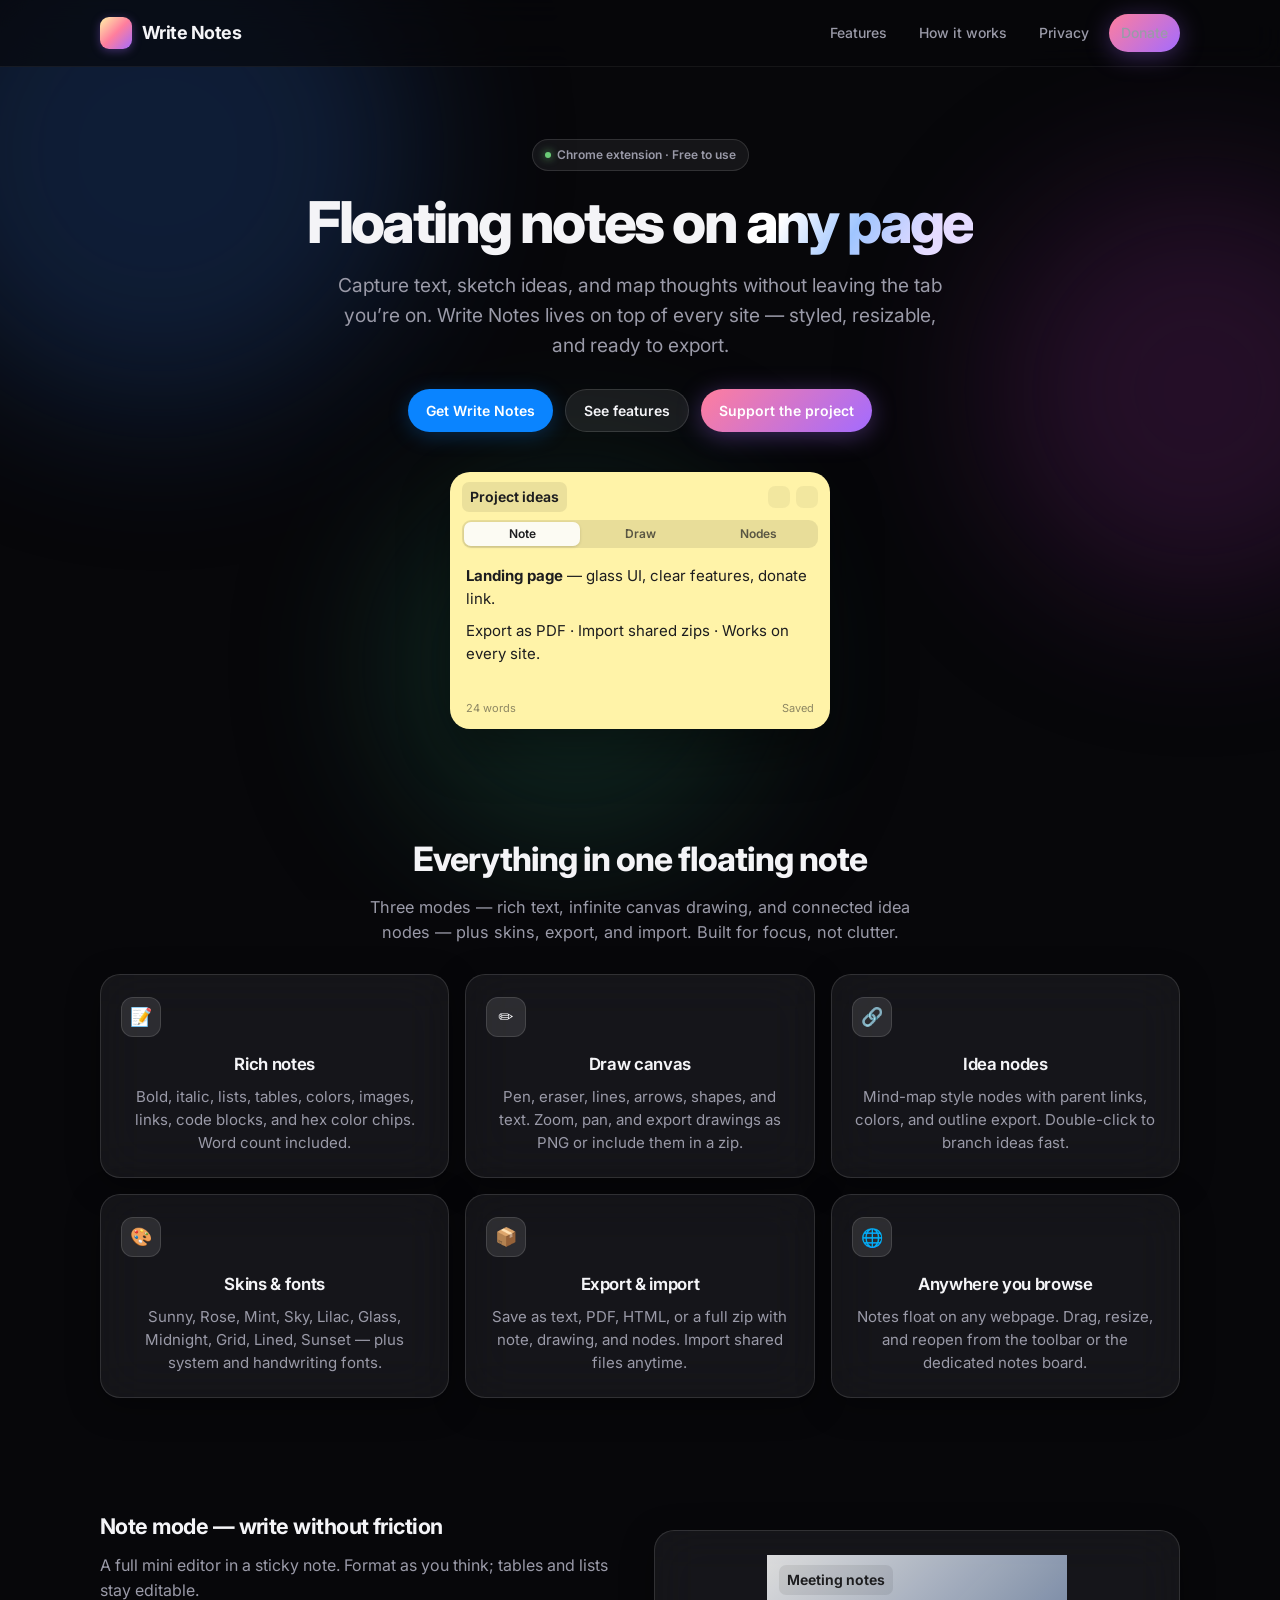
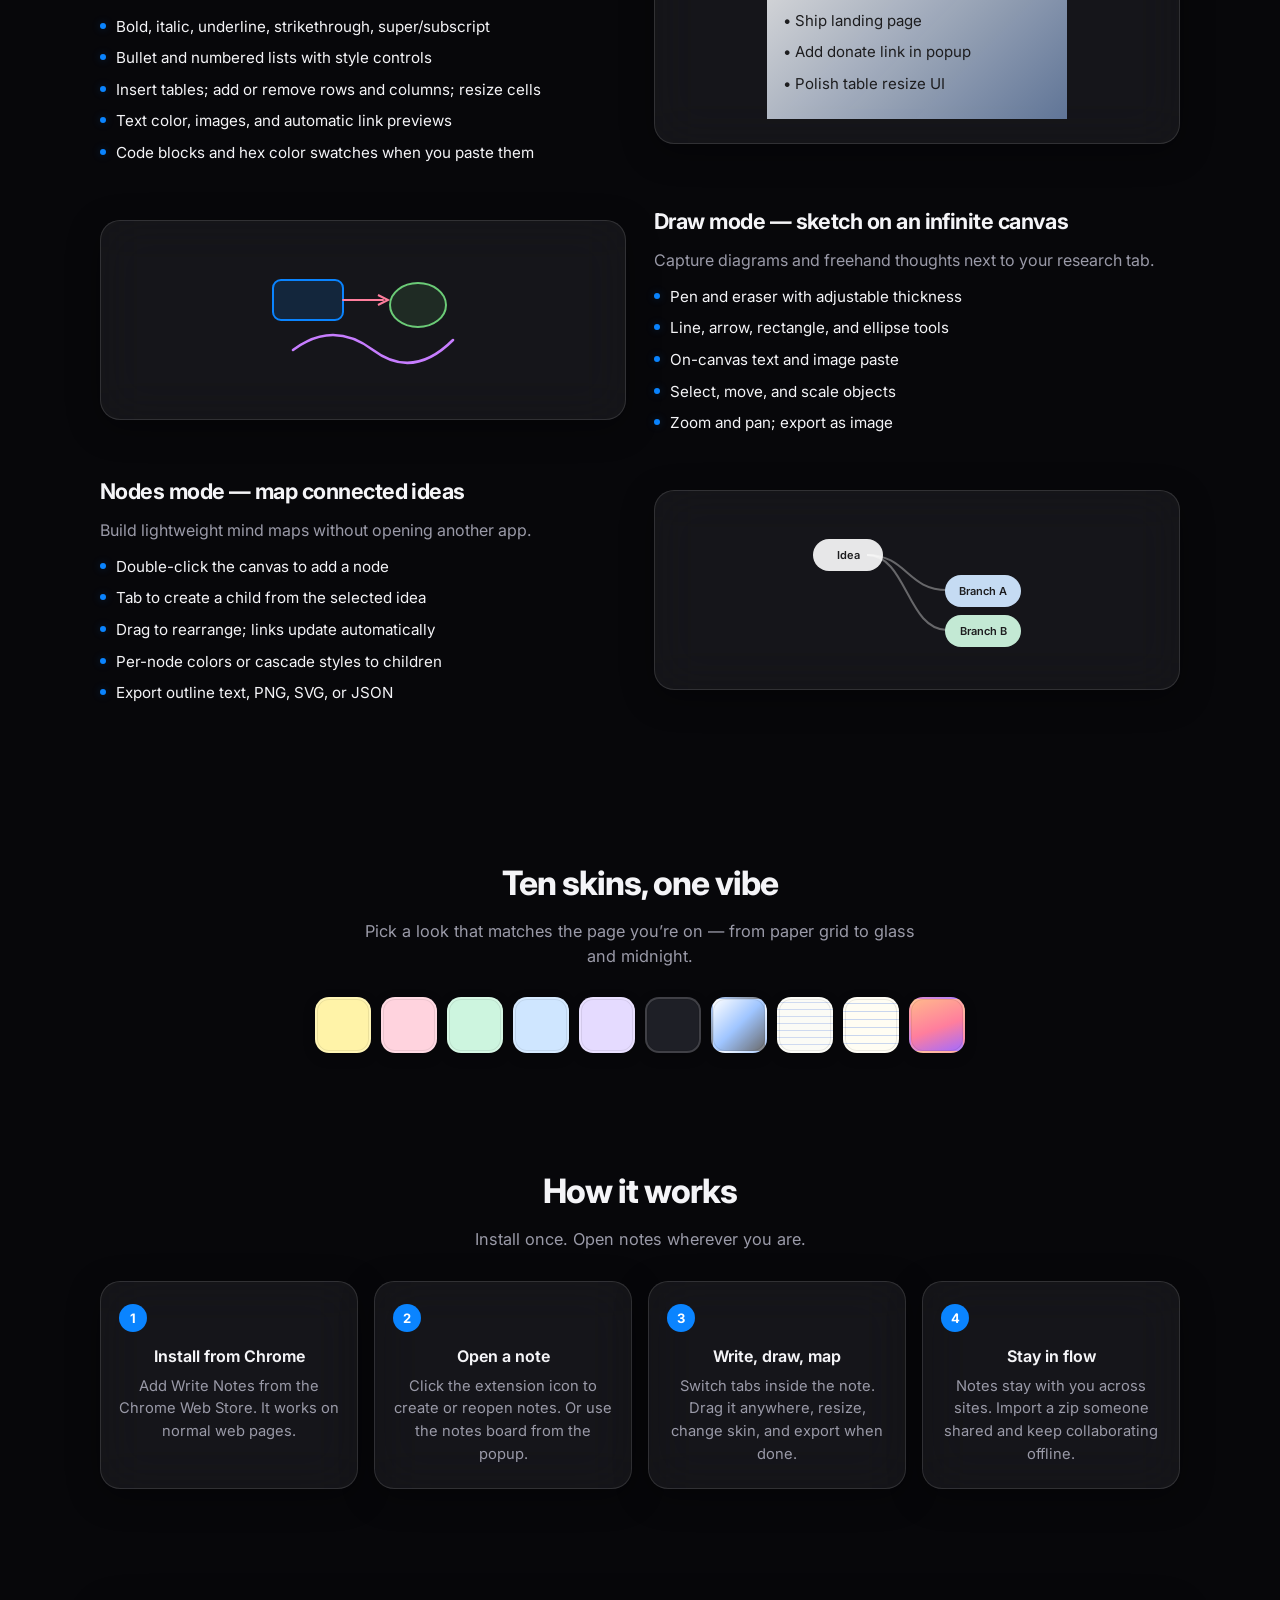
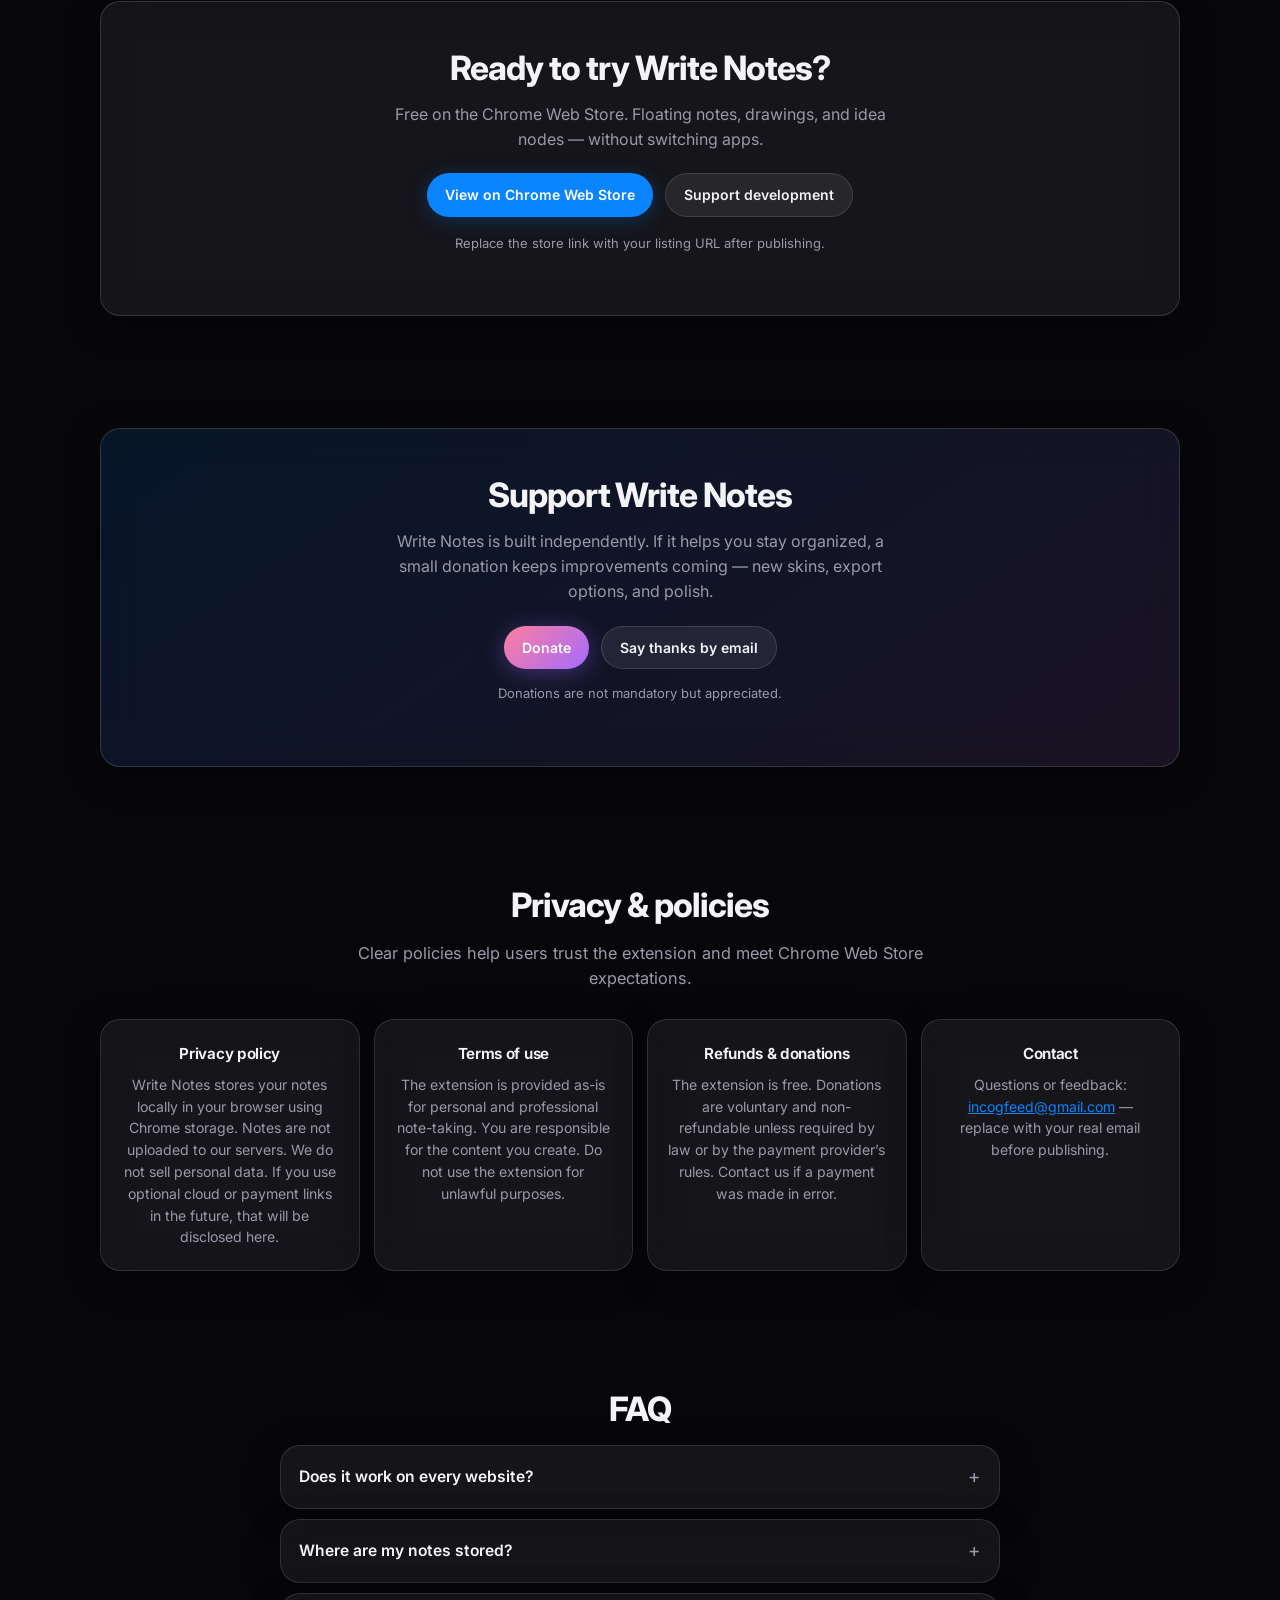
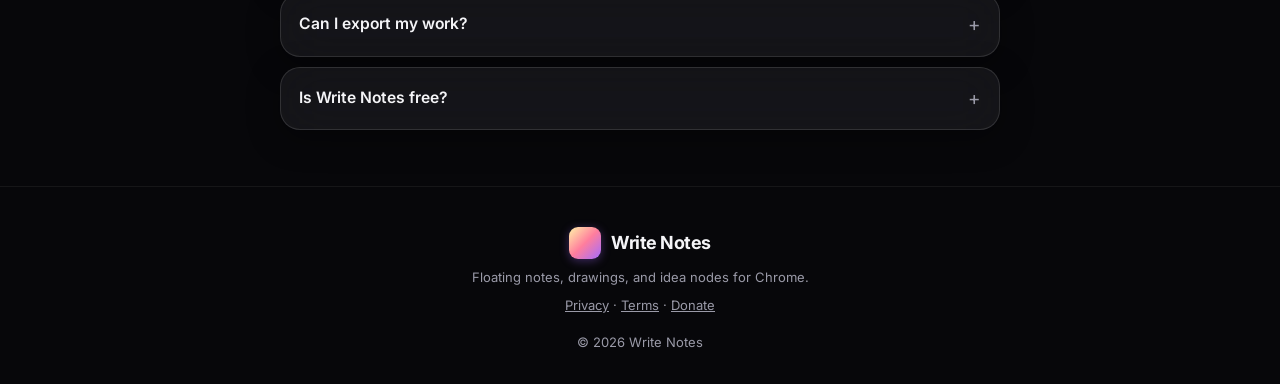
==== index.html @ 12e21b93 "ok" ====
<!DOCTYPE html>
<html lang="en">
<head>
  <meta charset="utf-8">
  <meta name="viewport" content="width=device-width, initial-scale=1">
  <title>Write Notes — Floating Sticky Notes, Drawing &amp; Idea Maps for Chrome</title>
  <meta name="description" content="Write Notes is a free Chrome extension for floating sticky notes on any webpage. Write rich text, draw on an infinite canvas, and map ideas with connected nodes. Export PDF, text, or zip. Notes stay on your device.">
  <meta name="keywords" content="chrome extension, sticky notes, floating notes, note taking extension, web notes, draw on webpage, mind map chrome, idea nodes, export notes PDF, offline notes, productivity extension, browser sticky notes, research notes, student notes">
  <meta name="author" content="Write Notes">
  <meta name="robots" content="index, follow, max-image-preview:large, max-snippet:-1, max-video-preview:-1">
  <meta name="googlebot" content="index, follow">
  <meta name="theme-color" content="#0a0a0c">
  <meta name="color-scheme" content="dark">
  <meta name="application-name" content="Write Notes">
  <meta name="apple-mobile-web-app-title" content="Write Notes">
  <meta name="format-detection" content="telephone=no">

  <!-- Canonical: replace with your real domain after hosting -->
  <link rel="canonical" href="https://instauseraditya.github.io/Write-Notes/">
  <link rel="stylesheet" href="style.css">

  <!-- Open Graph (Facebook, LinkedIn, iMessage previews) -->
  <meta property="og:type" content="website">
  <meta property="og:site_name" content="Write Notes">
  <meta property="og:locale" content="en_US">
  <meta property="og:url" content="https://instauseraditya.github.io/Write-Notes/">
  <meta property="og:title" content="Write Notes — Floating Sticky Notes for Chrome">
  <meta property="og:description" content="Floating sticky notes on any webpage. Write, draw, and map ideas without leaving the tab. Free Chrome extension. Notes stored on your device.">
  <meta property="og:image" content="https://instauseraditya.github.io/Write-Notes/og-image.png">
  <meta property="og:image:width" content="1200">
  <meta property="og:image:height" content="630">
  <meta property="og:image:alt" content="Write Notes Chrome extension — floating sticky notes on a webpage">

  <!-- Twitter / X Card -->
  <meta name="twitter:card" content="summary_large_image">
  <meta name="twitter:title" content="Write Notes — Floating Sticky Notes for Chrome">
  <meta name="twitter:description" content="Write, draw, and map ideas on any webpage. Free Chrome extension with local storage and PDF export.">
  <meta name="twitter:image" content="https://instauseraditya.github.io/Write-Notes/og-image.png">
  <meta name="twitter:image:alt" content="Write Notes Chrome extension preview">

  <!-- Optional: add your Twitter handle when you have one -->
  <!-- <meta name="twitter:site" content="@YourHandle"> -->

  <link rel="preconnect" href="https://fonts.googleapis.com">
  <link rel="preconnect" href="https://fonts.gstatic.com" crossorigin>
  <link href="https://fonts.googleapis.com/css2?family=Inter:wght@400;500;600;700;800&display=swap" rel="stylesheet">

  <!-- Structured data: SoftwareApplication (helps Google rich results) -->
  <script type="application/ld+json">
  {
    "@context": "https://schema.org",
    "@type": "SoftwareApplication",
    "name": "Write Notes",
    "applicationCategory": "BrowserApplication",
    "operatingSystem": "Chrome, Chromium, Edge, Brave",
    "offers": {
      "@type": "Offer",
      "price": "0",
      "priceCurrency": "USD"
    },
    "description": "Floating sticky notes on any webpage. Capture text, drawings, and idea nodes. Style them, export as PDF or zip, and keep everything on your device.",
    "url": "https://instauseraditya.github.io/Write-Notes/",
    "downloadUrl": "https://chrome.google.com/webstore",
    "softwareVersion": "1.1.1",
    "author": {
      "@type": "Organization",
      "name": "Write Notes"
    },
    "featureList": [
      "Floating sticky notes on any webpage",
      "Rich text editor with lists and tables",
      "Infinite canvas drawing with pen and eraser",
      "Connected idea nodes / mind maps",
      "Ten visual skins and multiple fonts",
      "Export to PDF, text, HTML, PNG, and zip",
      "Import shared notes from zip or files",
      "Local-only storage on your device"
    ],
    "screenshot": "https://instauseraditya.github.io/Write-Notes/og-image.png"
  }
  </script>

  <!-- Structured data: WebSite -->
  <script type="application/ld+json">
  {
    "@context": "https://schema.org",
    "@type": "WebSite",
    "name": "Write Notes",
    "url": "https://instauseraditya.github.io/Write-Notes/",
    "description": "Official site for the Write Notes Chrome extension — floating notes, drawings, and idea maps.",
    "inLanguage": "en"
  }
  </script>

  <!-- Structured data: FAQPage (matches on-page FAQ) -->
  <script type="application/ld+json">
  {
    "@context": "https://schema.org",
    "@type": "FAQPage",
    "mainEntity": [
      {
        "@type": "Question",
        "name": "Does Write Notes work on every website?",
        "acceptedAnswer": {
          "@type": "Answer",
          "text": "Notes can float on most normal web pages. Restricted Chrome pages (such as chrome:// settings) cannot host content scripts; use the built-in Notes Board from the popup instead."
        }
      },
      {
        "@type": "Question",
        "name": "Where are my notes stored?",
        "acceptedAnswer": {
          "@type": "Answer",
          "text": "Locally in your browser via Chrome storage. They stay on your device unless you export or share a zip."
        }
      },
      {
        "@type": "Question",
        "name": "Can I export my work from Write Notes?",
        "acceptedAnswer": {
          "@type": "Answer",
          "text": "Yes. Export text, PDF, HTML, drawings as images, node maps, or a full zip including a backup file."
        }
      },
      {
        "@type": "Question",
        "name": "Is Write Notes free?",
        "acceptedAnswer": {
          "@type": "Answer",
          "text": "Yes. You can use the extension for free. Optional donations support ongoing development."
        }
      }
    ]
  }
  </script>

</head>
<body>
  <div class="bg-orbs" aria-hidden="true">
    <span class="o1"></span><span class="o2"></span><span class="o3"></span>
  </div>

  <nav>
    <div class="wrap inner">
      <a class="logo" href="#top">
        <span class="logo-mark" aria-hidden="true"></span>
        Write Notes
      </a>
      <div class="nav-links">
        <a href="#features" class="hide-sm">Features</a>
        <a href="#how" class="hide-sm">How it works</a>
        <a href="#privacy" class="hide-sm">Privacy</a>
        <a href="#donate" class="btn btn-donate">Donate</a>
      </div>
    </div>
  </nav>

  <main class="wrap" id="top" role="main">
    <header class="hero">
      <div class="badge"><i></i> Chrome extension · Free to use</div>
      <h1>Floating notes on <span>any page</span></h1>
      <p class="lead">
        Capture text, sketch ideas, and map thoughts without leaving the tab you’re on.
        Write Notes lives on top of every site — styled, resizable, and ready to export.
      </p>
      <div class="hero-cta">
        <a class="btn btn-primary" href="#install">Get Write Notes</a>
        <a class="btn btn-ghost" href="#features">See features</a>
        <a class="btn btn-donate" href="#donate">Support the project</a>
      </div>

      <div class="mock sunny glass" style="border: none; box-shadow: 0 20px 50px rgba(0,0,0,0.4);">
        <div class="mock-bar">
          <span class="mock-name">Project ideas</span>
          <span class="mock-spacer"></span>
          <span class="mock-dot"></span>
          <span class="mock-dot"></span>
        </div>
        <div class="mock-tabs">
          <span class="on">Note</span>
          <span>Draw</span>
          <span>Nodes</span>
        </div>
        <div class="mock-body">
          <p><strong>Landing page</strong> — glass UI, clear features, donate link.</p>
          <p>Export as PDF · Import shared zips · Works on every site.</p>
        </div>
        <div class="mock-foot"><span>24 words</span><span>Saved</span></div>
      </div>
    </header>

    <!-- Features overview -->
    <section id="features" class="center">
      <h2>Everything in one floating note</h2>
      <p class="section-lead">
        Three modes — rich text, infinite canvas drawing, and connected idea nodes —
        plus skins, export, and import. Built for focus, not clutter.
      </p>
      <div class="grid">
        <article class="card glass">
          <div class="card-icon">📝</div>
          <h3>Rich notes</h3>
          <p>Bold, italic, lists, tables, colors, images, links, code blocks, and hex color chips. Word count included.</p>
        </article>
        <article class="card glass">
          <div class="card-icon">✏️</div>
          <h3>Draw canvas</h3>
          <p>Pen, eraser, lines, arrows, shapes, and text. Zoom, pan, and export drawings as PNG or include them in a zip.</p>
        </article>
        <article class="card glass">
          <div class="card-icon">🔗</div>
          <h3>Idea nodes</h3>
          <p>Mind-map style nodes with parent links, colors, and outline export. Double-click to branch ideas fast.</p>
        </article>
        <article class="card glass">
          <div class="card-icon">🎨</div>
          <h3>Skins &amp; fonts</h3>
          <p>Sunny, Rose, Mint, Sky, Lilac, Glass, Midnight, Grid, Lined, Sunset — plus system and handwriting fonts.</p>
        </article>
        <article class="card glass">
          <div class="card-icon">📦</div>
          <h3>Export &amp; import</h3>
          <p>Save as text, PDF, HTML, or a full zip with note, drawing, and nodes. Import shared files anytime.</p>
        </article>
        <article class="card glass">
          <div class="card-icon">🌐</div>
          <h3>Anywhere you browse</h3>
          <p>Notes float on any webpage. Drag, resize, and reopen from the toolbar or the dedicated notes board.</p>
        </article>
      </div>
    </section>

    <!-- Detailed features -->
    <section>
      <div class="feature-row">
        <div class="feature-copy">
          <h3>Note mode — write without friction</h3>
          <p>A full mini editor in a sticky note. Format as you think; tables and lists stay editable.</p>
          <ul>
            <li>Bold, italic, underline, strikethrough, super/subscript</li>
            <li>Bullet and numbered lists with style controls</li>
            <li>Insert tables; add or remove rows and columns; resize cells</li>
            <li>Text color, images, and automatic link previews</li>
            <li>Code blocks and hex color swatches when you paste them</li>
          </ul>
        </div>
        <div class="feature-visual glass">
          <div class="mock glass-note" style="width:100%; max-width:300px; margin:0; animation:none;">
            <div class="mock-bar"><span class="mock-name">Meeting notes</span></div>
            <div class="mock-body" style="min-height:100px;">
              <p>• Ship landing page</p>
              <p>• Add donate link in popup</p>
              <p>• Polish table resize UI</p>
            </div>
          </div>
        </div>
      </div>

      <div class="feature-row">
        <div class="feature-copy">
          <h3>Draw mode — sketch on an infinite canvas</h3>
          <p>Capture diagrams and freehand thoughts next to your research tab.</p>
          <ul>
            <li>Pen and eraser with adjustable thickness</li>
            <li>Line, arrow, rectangle, and ellipse tools</li>
            <li>On-canvas text and image paste</li>
            <li>Select, move, and scale objects</li>
            <li>Zoom and pan; export as image</li>
          </ul>
        </div>
        <div class="feature-visual glass">
          <svg width="220" height="140" viewBox="0 0 220 140" fill="none" aria-hidden="true">
            <rect x="20" y="30" width="70" height="40" rx="8" stroke="#0a84ff" stroke-width="2" fill="rgba(10,132,255,0.15)"/>
            <path d="M90 50 H130" stroke="#ff7e9d" stroke-width="2" stroke-linecap="round"/>
            <path d="M125 45 L135 50 L125 55" stroke="#ff7e9d" stroke-width="2" fill="none"/>
            <ellipse cx="165" cy="55" rx="28" ry="22" stroke="#6bcb77" stroke-width="2" fill="rgba(107,203,119,0.12)"/>
            <path d="M40 100 Q80 70 120 100 T200 90" stroke="#c77dff" stroke-width="2.5" fill="none" stroke-linecap="round"/>
          </svg>
        </div>
      </div>

      <div class="feature-row">
        <div class="feature-copy">
          <h3>Nodes mode — map connected ideas</h3>
          <p>Build lightweight mind maps without opening another app.</p>
          <ul>
            <li>Double-click the canvas to add a node</li>
            <li>Tab to create a child from the selected idea</li>
            <li>Drag to rearrange; links update automatically</li>
            <li>Per-node colors or cascade styles to children</li>
            <li>Export outline text, PNG, SVG, or JSON</li>
          </ul>
        </div>
        <div class="feature-visual glass">
          <svg width="240" height="150" viewBox="0 0 240 150" fill="none" aria-hidden="true">
            <path d="M70 40 C110 40 110 75 150 75" stroke="rgba(255,255,255,0.35)" stroke-width="2" fill="none"/>
            <path d="M70 40 C110 40 110 115 150 115" stroke="rgba(255,255,255,0.35)" stroke-width="2" fill="none"/>
            <rect x="16" y="24" width="70" height="32" rx="16" fill="rgba(255,255,255,0.9)"/>
            <text x="51" y="44" text-anchor="middle" fill="#1d1d1f" font-size="11" font-family="Inter,sans-serif" font-weight="600">Idea</text>
            <rect x="148" y="60" width="76" height="32" rx="16" fill="rgba(207,230,255,0.95)"/>
            <text x="186" y="80" text-anchor="middle" fill="#1d1d1f" font-size="11" font-family="Inter,sans-serif" font-weight="600">Branch A</text>
            <rect x="148" y="100" width="76" height="32" rx="16" fill="rgba(205,245,223,0.95)"/>
            <text x="186" y="120" text-anchor="middle" fill="#1d1d1f" font-size="11" font-family="Inter,sans-serif" font-weight="600">Branch B</text>
          </svg>
        </div>
      </div>
    </section>

    <!-- Skins -->
    <section class="center">
      <h2>Ten skins, one vibe</h2>
      <p class="section-lead">Pick a look that matches the page you’re on — from paper grid to glass and midnight.</p>
      <div class="skins" aria-label="Note skin previews">
        <div class="skin sunny" title="Sunny"></div>
        <div class="skin rose" title="Rose"></div>
        <div class="skin mint" title="Mint"></div>
        <div class="skin sky" title="Sky"></div>
        <div class="skin lilac" title="Lilac"></div>
        <div class="skin midnight" title="Midnight"></div>
        <div class="skin glass-s" title="Glass"></div>
        <div class="skin grid-s" title="Grid paper"></div>
        <div class="skin lined-s" title="Lined paper"></div>
        <div class="skin sunset-s" title="Sunset"></div>
      </div>
    </section>

    <!-- How it works -->
    <section id="how" class="center">
      <h2>How it works</h2>
      <p class="section-lead">Install once. Open notes wherever you are.</p>
      <div class="steps">
        <div class="step glass">
          <h3>Install from Chrome</h3>
          <p>Add Write Notes from the Chrome Web Store. It works on normal web pages.</p>
        </div>
        <div class="step glass">
          <h3>Open a note</h3>
          <p>Click the extension icon to create or reopen notes. Or use the notes board from the popup.</p>
        </div>
        <div class="step glass">
          <h3>Write, draw, map</h3>
          <p>Switch tabs inside the note. Drag it anywhere, resize, change skin, and export when done.</p>
        </div>
        <div class="step glass">
          <h3>Stay in flow</h3>
          <p>Notes stay with you across sites. Import a zip someone shared and keep collaborating offline.</p>
        </div>
      </div>
    </section>

    <!-- Install CTA -->
    <section id="install" class="center">
      <div class="glass donate-block" style="background: var(--glass);">
        <h2>Ready to try Write Notes?</h2>
        <p>Free on the Chrome Web Store. Floating notes, drawings, and idea nodes — without switching apps.</p>
        <div class="donate-actions">
          <a class="btn btn-primary" href="https://chrome.google.com/webstore" rel="noopener noreferrer">
            View on Chrome Web Store
          </a>
          <a class="btn btn-ghost" href="#donate">Support development</a>
        </div>
        <p style="margin-top:16px;font-size:13px;color:var(--muted);">
          Replace the store link with your listing URL after publishing.
        </p>
      </div>
    </section>

    <!-- Donate -->
    <section id="donate" class="center">
      <div class="glass donate-block">
        <h2>Support Write Notes</h2>
        <p>
          Write Notes is built independently. If it helps you stay organized,
          a small donation keeps improvements coming — new skins, export options, and polish.
        </p>
        <div class="donate-actions">
          <!-- TODO: replace href with your real donate URL (PayPal.me, BuyMeACoffee, Razorpay link, etc.) -->
          <a class="btn btn-donate" id="donate-link" href="https://razorpay.me/@incogfeed" target="_blank" rel="noopener noreferrer">
            Donate
          </a>
          <a class="btn btn-ghost" href="mailto:incogfeed@gmail.com">Say thanks by email</a>
        </div>
        <p style="margin-top:14px;font-size:13px;color:var(--muted);">
          Donations are not mandatory but appreciated.
        </p>
      </div>
    </section>

    <!-- Privacy & policies (needed for CWS website field / trust) -->
    <section id="privacy" class="center">
      <h2>Privacy &amp; policies</h2>
      <p class="section-lead">
        Clear policies help users trust the extension and meet Chrome Web Store expectations.
      </p>
      <div class="policies">
        <article class="card glass" id="privacy-policy">
          <h3>Privacy policy</h3>
          <p>
            Write Notes stores your notes locally in your browser using Chrome storage.
            Notes are not uploaded to our servers. We do not sell personal data.
            If you use optional cloud or payment links in the future, that will be disclosed here.
          </p>
        </article>
        <article class="card glass" id="terms">
          <h3>Terms of use</h3>
          <p>
            The extension is provided as-is for personal and professional note-taking.
            You are responsible for the content you create. Do not use the extension for unlawful purposes.
          </p>
        </article>
        <article class="card glass" id="refund">
          <h3>Refunds &amp; donations</h3>
          <p>
            The extension is free. Donations are voluntary and non-refundable unless required by law
            or by the payment provider’s rules. Contact us if a payment was made in error.
          </p>
        </article>
        <article class="card glass">
          <h3>Contact</h3>
          <p>
            Questions or feedback:
            <a href="mailto:incogfeed@gmail.com" style="color:var(--accent);">incogfeed@gmail.com</a>
            — replace with your real email before publishing.
          </p>
        </article>
      </div>
    </section>

    <!-- FAQ -->
    <section class="center">
      <h2>FAQ</h2>
      <div class="faq">
        <details class="glass">
          <summary>Does it work on every website?</summary>
          <div class="ans">
            Notes can float on most normal web pages. Restricted Chrome pages (like chrome:// settings)
            cannot host content scripts; use the built-in notes board instead.
          </div>
        </details>
        <details class="glass">
          <summary>Where are my notes stored?</summary>
          <div class="ans">
            Locally in your browser via Chrome’s storage API. They stay on your device unless you export or share a zip.
          </div>
        </details>
        <details class="glass">
          <summary>Can I export my work?</summary>
          <div class="ans">
            Yes. Export text, PDF, HTML, drawings as images, node maps, or a full zip including a sticky-note JSON backup.
          </div>
        </details>
        <details class="glass">
          <summary>Is Write Notes free?</summary>
          <div class="ans">
            Yes. You can use the extension for free. Optional donations support ongoing development.
          </div>
        </details>
      </div>
    </section>
  </main>

  <footer role="contentinfo">
    <div class="wrap">
      <div class="logo" style="justify-content:center;">
        <span class="logo-mark"></span>
        Write Notes
      </div>
      <p>Floating notes, drawings, and idea nodes for Chrome.</p>
      <p>
        <a href="#privacy-policy">Privacy</a> ·
        <a href="#terms">Terms</a> ·
        <a href="#donate">Donate</a>
      </p>
      <p style="margin-top:16px;">© <span id="y"></span> Write Notes</p>
    </div>
  </footer>
  <script src="script.js"></script>
</body>
</html>
---- style.css ----
:root {
  --bg: #07070a;
  --bg2: #0e0e14;
  --glass: rgba(255, 255, 255, 0.06);
  --glass-border: rgba(255, 255, 255, 0.12);
  --glass-strong: rgba(255, 255, 255, 0.1);
  --text: #f4f4f7;
  --muted: #9a9aa8;
  --accent: #0a84ff;
  --accent-soft: rgba(10, 132, 255, 0.25);
  --rose: #ff7e9d;
  --mint: #6bcb77;
  --lilac: #c77dff;
  --sunny: #ffd56b;
  --radius: 20px;
  --shadow: 0 8px 32px rgba(0, 0, 0, 0.35);
}

* { box-sizing: border-box; margin: 0; padding: 0; }
html { scroll-behavior: smooth; }
body {
  font-family: Inter, -apple-system, BlinkMacSystemFont, "Segoe UI", system-ui, sans-serif;
  background: var(--bg);
  color: var(--text);
  line-height: 1.55;
  -webkit-font-smoothing: antialiased;
  overflow-x: hidden;
}

/* Ambient background */
.bg-orbs {
  position: fixed; inset: 0; z-index: 0; pointer-events: none; overflow: hidden;
}
.bg-orbs span {
  position: absolute; border-radius: 50%; filter: blur(80px); opacity: 0.45;
}
.bg-orbs .o1 {
  width: 520px; height: 520px; background: #1a3a6e;
  top: -12%; left: -8%;
}
.bg-orbs .o2 {
  width: 420px; height: 420px; background: #4a1a4e;
  top: 20%; right: -10%;
}
.bg-orbs .o3 {
  width: 380px; height: 380px; background: #1a4a3a;
  bottom: 5%; left: 30%;
}

.wrap {
  position: relative; z-index: 1;
  width: min(1120px, 100%);
  margin: 0 auto;
  padding: 0 20px;
}

/* Glass card */
.glass {
  background: var(--glass);
  border: 1px solid var(--glass-border);
  border-radius: var(--radius);
  backdrop-filter: blur(24px) saturate(160%);
  -webkit-backdrop-filter: blur(24px) saturate(160%);
  box-shadow: var(--shadow);
}

/* Nav */
nav {
  position: sticky; top: 0; z-index: 50;
  padding: 14px 0;
  background: rgba(7, 7, 10, 0.65);
  backdrop-filter: blur(16px);
  -webkit-backdrop-filter: blur(16px);
  border-bottom: 1px solid rgba(255,255,255,0.06);
}
nav .inner {
  display: flex; align-items: center; justify-content: space-between; gap: 16px;
}
.logo {
  display: flex; align-items: center; gap: 10px;
  font-weight: 700; font-size: 18px; letter-spacing: -0.03em;
  text-decoration: none; color: var(--text);
}
.logo-mark {
  width: 32px; height: 32px; border-radius: 9px;
  background: linear-gradient(135deg, #fff3a8, #ff7e9d 50%, #a36bff);
  box-shadow: 0 2px 10px rgba(163, 107, 255, 0.35);
}
.nav-links {
  display: flex; align-items: center; gap: 8px; flex-wrap: wrap;
}
.nav-links a {
  color: var(--muted); text-decoration: none; font-size: 14px; font-weight: 500;
  padding: 8px 12px; border-radius: 999px; transition: color .15s, background .15s;
}
.nav-links a:hover { color: var(--text); background: rgba(255,255,255,0.06); }
.btn {
  display: inline-flex; align-items: center; justify-content: center; gap: 8px;
  font: inherit; font-weight: 600; font-size: 14px;
  padding: 10px 18px; border-radius: 999px; border: 0; cursor: pointer;
  text-decoration: none; transition: transform .12s, background .15s, box-shadow .15s;
}
.btn:active { transform: scale(0.98); }
.btn-primary {
  background: var(--accent); color: #fff;
  box-shadow: 0 4px 20px var(--accent-soft);
}
.btn-primary:hover { background: #0071e3; }
.btn-ghost {
  background: rgba(255,255,255,0.08); color: var(--text);
  border: 1px solid var(--glass-border);
}
.btn-ghost:hover { background: rgba(255,255,255,0.12); }
.btn-donate {
  background: linear-gradient(135deg, #ff7e9d, #a36bff);
  color: #fff;
  box-shadow: 0 4px 24px rgba(163, 107, 255, 0.35);
}
.btn-donate:hover { filter: brightness(1.08); }

/* Hero */
header.hero {
  padding: 72px 0 48px;
  text-align: center;
}
.badge {
  display: inline-flex; align-items: center; gap: 6px;
  padding: 6px 12px; border-radius: 999px;
  font-size: 12px; font-weight: 600; color: var(--muted);
  background: var(--glass); border: 1px solid var(--glass-border);
  margin-bottom: 20px;
}
.badge i {
  width: 6px; height: 6px; border-radius: 50%; background: var(--mint);
  box-shadow: 0 0 8px var(--mint);
}
h1 {
  font-size: clamp(2.2rem, 5.5vw, 3.6rem);
  font-weight: 800; letter-spacing: -0.045em; line-height: 1.08;
  max-width: 18ch; margin: 0 auto 18px;
}
h1 span {
  background: linear-gradient(120deg, #fff 20%, #9fc5ff 50%, #e5dbff 80%);
  -webkit-background-clip: text; background-clip: text; color: transparent;
}
.lead {
  font-size: clamp(1.05rem, 2.2vw, 1.2rem);
  color: var(--muted); max-width: 38rem; margin: 0 auto 28px;
}
.hero-cta {
  display: flex; flex-wrap: wrap; gap: 12px; justify-content: center; margin-bottom: 40px;
}

/* Mock note */
.mock {
  width: min(380px, 100%);
  margin: 0 auto;
  text-align: left;
  padding: 0;
  overflow: hidden;
  animation: float 6s ease-in-out infinite;
}
@keyframes float {
  0%, 100% { transform: translateY(0); }
  50% { transform: translateY(-8px); }
}
.mock-bar {
  display: flex; align-items: center; gap: 6px;
  padding: 10px 12px 6px; cursor: default;
}
.mock-name {
  font-size: 14px; font-weight: 650; padding: 4px 8px; border-radius: 7px;
  background: rgba(0,0,0,0.08);
}
.mock-spacer { flex: 1; }
.mock-dot {
  width: 22px; height: 22px; border-radius: 7px; opacity: 0.5;
  background: rgba(0,0,0,0.1);
}
.mock-tabs {
  display: flex; gap: 2px; margin: 2px 12px 8px; padding: 2px;
  border-radius: 9px; background: rgba(0,0,0,0.09);
}
.mock-tabs span {
  flex: 1; height: 24px; border-radius: 7px; font-size: 12px; font-weight: 600;
  display: grid; place-items: center; opacity: 0.7; color: #1d1d1f;
}
.mock-tabs span.on {
  background: rgba(255,255,255,0.88); opacity: 1;
  box-shadow: 0 1px 3px rgba(0,0,0,0.15);
}
.mock-body {
  padding: 8px 16px 16px; min-height: 140px;
  font-size: 15px; line-height: 1.55; color: #1d1d1f;
}
.mock-body p { margin-bottom: 8px; }
.mock-foot {
  padding: 4px 16px 12px; font-size: 11px; opacity: 0.5;
  display: flex; justify-content: space-between; color: #1d1d1f;
}
.mock.sunny { background: #fff3a8; color: #1d1d1f; }
.mock.glass-note {
  background: linear-gradient(135deg, rgba(255,255,255,0.85), rgba(159,197,255,0.55));
  color: #1d1d1f;
}

/* Sections */
section { padding: 56px 0; }
section h2 {
  font-size: clamp(1.6rem, 3.5vw, 2.1rem);
  font-weight: 750; letter-spacing: -0.03em; margin-bottom: 10px;
}
.section-lead {
  color: var(--muted); max-width: 36rem; margin-bottom: 28px; font-size: 1.02rem;
}
.center { text-align: center; }
.center .section-lead { margin-left: auto; margin-right: auto; }

/* Feature grid */
.grid {
  display: grid;
  grid-template-columns: repeat(auto-fit, minmax(260px, 1fr));
  gap: 16px;
}
.card {
  padding: 22px 20px;
  transition: transform .18s, border-color .18s;
}
.card:hover {
  transform: translateY(-3px);
  border-color: rgba(255,255,255,0.2);
}
.card-icon {
  width: 40px; height: 40px; border-radius: 12px;
  display: grid; place-items: center; margin-bottom: 14px;
  background: var(--glass-strong); border: 1px solid var(--glass-border);
  font-size: 18px;
}
.card h3 {
  font-size: 1.05rem; font-weight: 650; letter-spacing: -0.02em; margin-bottom: 8px;
}
.card p { color: var(--muted); font-size: 0.94rem; }

/* Feature detail rows */
.feature-row {
  display: grid;
  grid-template-columns: 1fr 1fr;
  gap: 28px;
  align-items: center;
  margin-bottom: 40px;
}
.feature-row:nth-child(even) { direction: rtl; }
.feature-row:nth-child(even) > * { direction: ltr; }
.feature-copy h3 {
  font-size: 1.35rem; font-weight: 700; letter-spacing: -0.025em; margin-bottom: 10px;
}
.feature-copy p { color: var(--muted); margin-bottom: 12px; }
.feature-copy ul {
  list-style: none; display: flex; flex-direction: column; gap: 8px;
}
.feature-copy li {
  display: flex; gap: 10px; align-items: flex-start;
  font-size: 0.95rem; color: var(--text);
}
.feature-copy li::before {
  content: "";
  width: 6px; height: 6px; border-radius: 50%;
  background: var(--accent); margin-top: 8px; flex: none;
  box-shadow: 0 0 8px var(--accent-soft);
}
.feature-visual {
  padding: 24px; min-height: 200px;
  display: flex; align-items: center; justify-content: center;
}

/* Skins preview */
.skins {
  display: flex; flex-wrap: wrap; gap: 10px; justify-content: center;
}
.skin {
  width: 56px; height: 56px; border-radius: 14px;
  border: 2px solid rgba(255,255,255,0.15);
  box-shadow: inset 0 0 0 1px rgba(0,0,0,0.08), 0 4px 12px rgba(0,0,0,0.25);
}
.skin.sunny { background: #fff3a8; }
.skin.rose { background: #ffd3de; }
.skin.mint { background: #cdf5df; }
.skin.sky { background: #cfe6ff; }
.skin.lilac { background: #e5dbff; }
.skin.midnight { background: #1e1f26; }
.skin.glass-s {
  background: linear-gradient(135deg, #fff, #9fc5ff 50%, rgba(255,255,255,0.4));
}
.skin.grid-s {
  background: repeating-linear-gradient(0deg, #fbfbf6 0 6px, #cfdaf0 6px 7px);
}
.skin.lined-s {
  background: repeating-linear-gradient(0deg, #fffdf3 0 7px, #c9d6ee 7px 8px);
}
.skin.sunset-s {
  background: linear-gradient(160deg, #ffb88c, #ff7e9d 55%, #a36bff);
}

/* How it works */
.steps {
  display: grid;
  grid-template-columns: repeat(auto-fit, minmax(200px, 1fr));
  gap: 16px;
  counter-reset: step;
}
.step {
  padding: 22px 18px;
  position: relative;
}
.step::before {
  counter-increment: step;
  content: counter(step);
  display: grid; place-items: center;
  width: 28px; height: 28px; border-radius: 50%;
  background: var(--accent); color: #fff;
  font-size: 13px; font-weight: 700; margin-bottom: 12px;
}
.step h3 { font-size: 1rem; font-weight: 650; margin-bottom: 6px; }
.step p { color: var(--muted); font-size: 0.92rem; }

/* Donate */
.donate-block {
  padding: 40px 28px;
  text-align: center;
  background: linear-gradient(145deg, rgba(10,132,255,0.12), rgba(199,125,255,0.1));
  border: 1px solid rgba(255,255,255,0.14);
}
.donate-block h2 { margin-bottom: 8px; }
.donate-block p {
  color: var(--muted); max-width: 32rem; margin: 0 auto 22px;
}
.donate-actions {
  display: flex; flex-wrap: wrap; gap: 12px; justify-content: center;
}

/* FAQ */
.faq { display: flex; flex-direction: column; gap: 10px; max-width: 720px; margin: 0 auto; }
details.glass {
  padding: 0; overflow: hidden;
}
details summary {
  list-style: none; cursor: pointer;
  padding: 16px 18px; font-weight: 600; font-size: 0.98rem;
  display: flex; justify-content: space-between; align-items: center; gap: 12px;
}
details summary::-webkit-details-marker { display: none; }
details summary::after {
  content: "+"; font-weight: 400; font-size: 1.2rem; color: var(--muted);
}
details[open] summary::after { content: "−"; }
details .ans {
  padding: 0 18px 16px; color: var(--muted); font-size: 0.94rem;
}

/* Footer */
footer {
  padding: 40px 0 32px;
  border-top: 1px solid rgba(255,255,255,0.06);
  text-align: center;
}
footer p { color: var(--muted); font-size: 13px; margin-top: 8px; }
footer a { color: var(--muted); }

/* Privacy / policies mini for CWS */
.policies {
  display: grid;
  grid-template-columns: repeat(auto-fit, minmax(240px, 1fr));
  gap: 14px;
  margin-top: 20px;
}
.policies .card h3 { font-size: 0.95rem; }
.policies .card p { font-size: 0.88rem; }

@media (max-width: 800px) {
  .feature-row,
  .feature-row:nth-child(even) {
    grid-template-columns: 1fr;
    direction: ltr;
  }
  header.hero { padding: 48px 0 36px; }
  section { padding: 40px 0; }
  .nav-links a.hide-sm { display: none; }
}
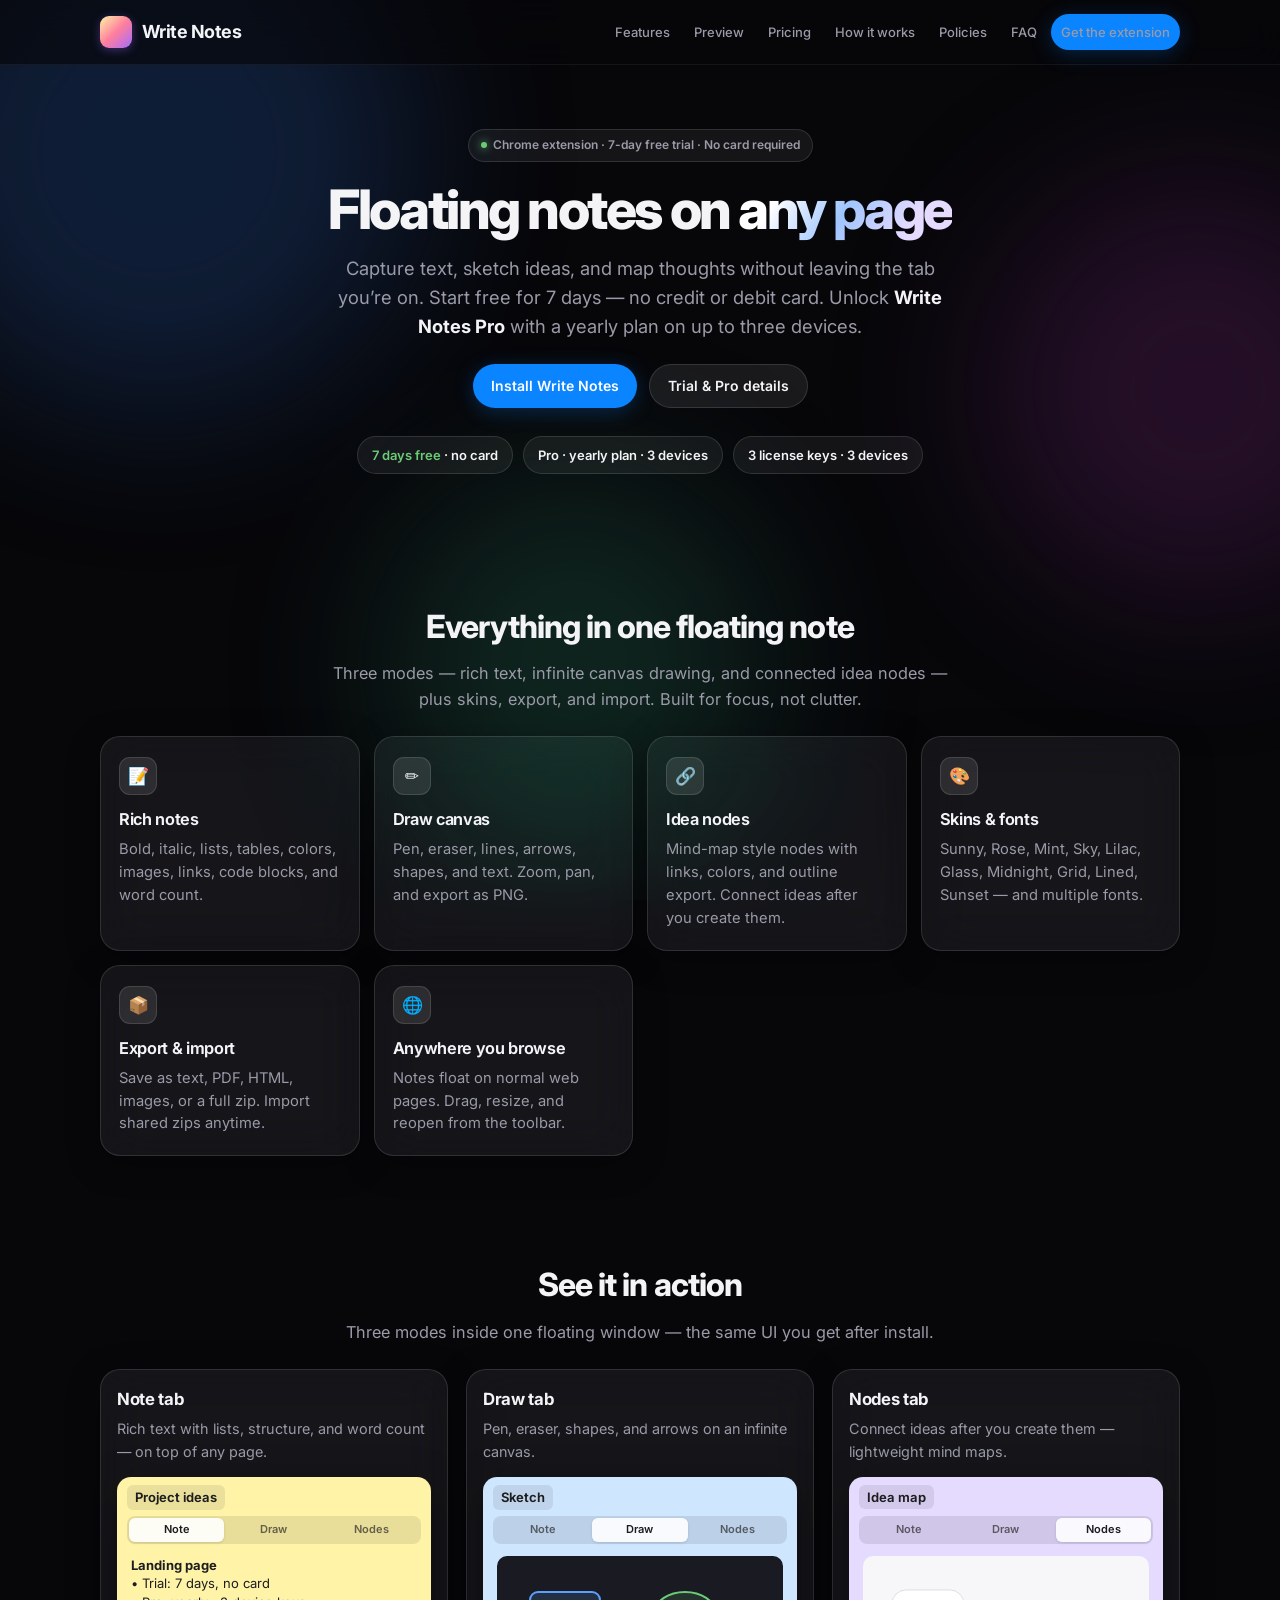
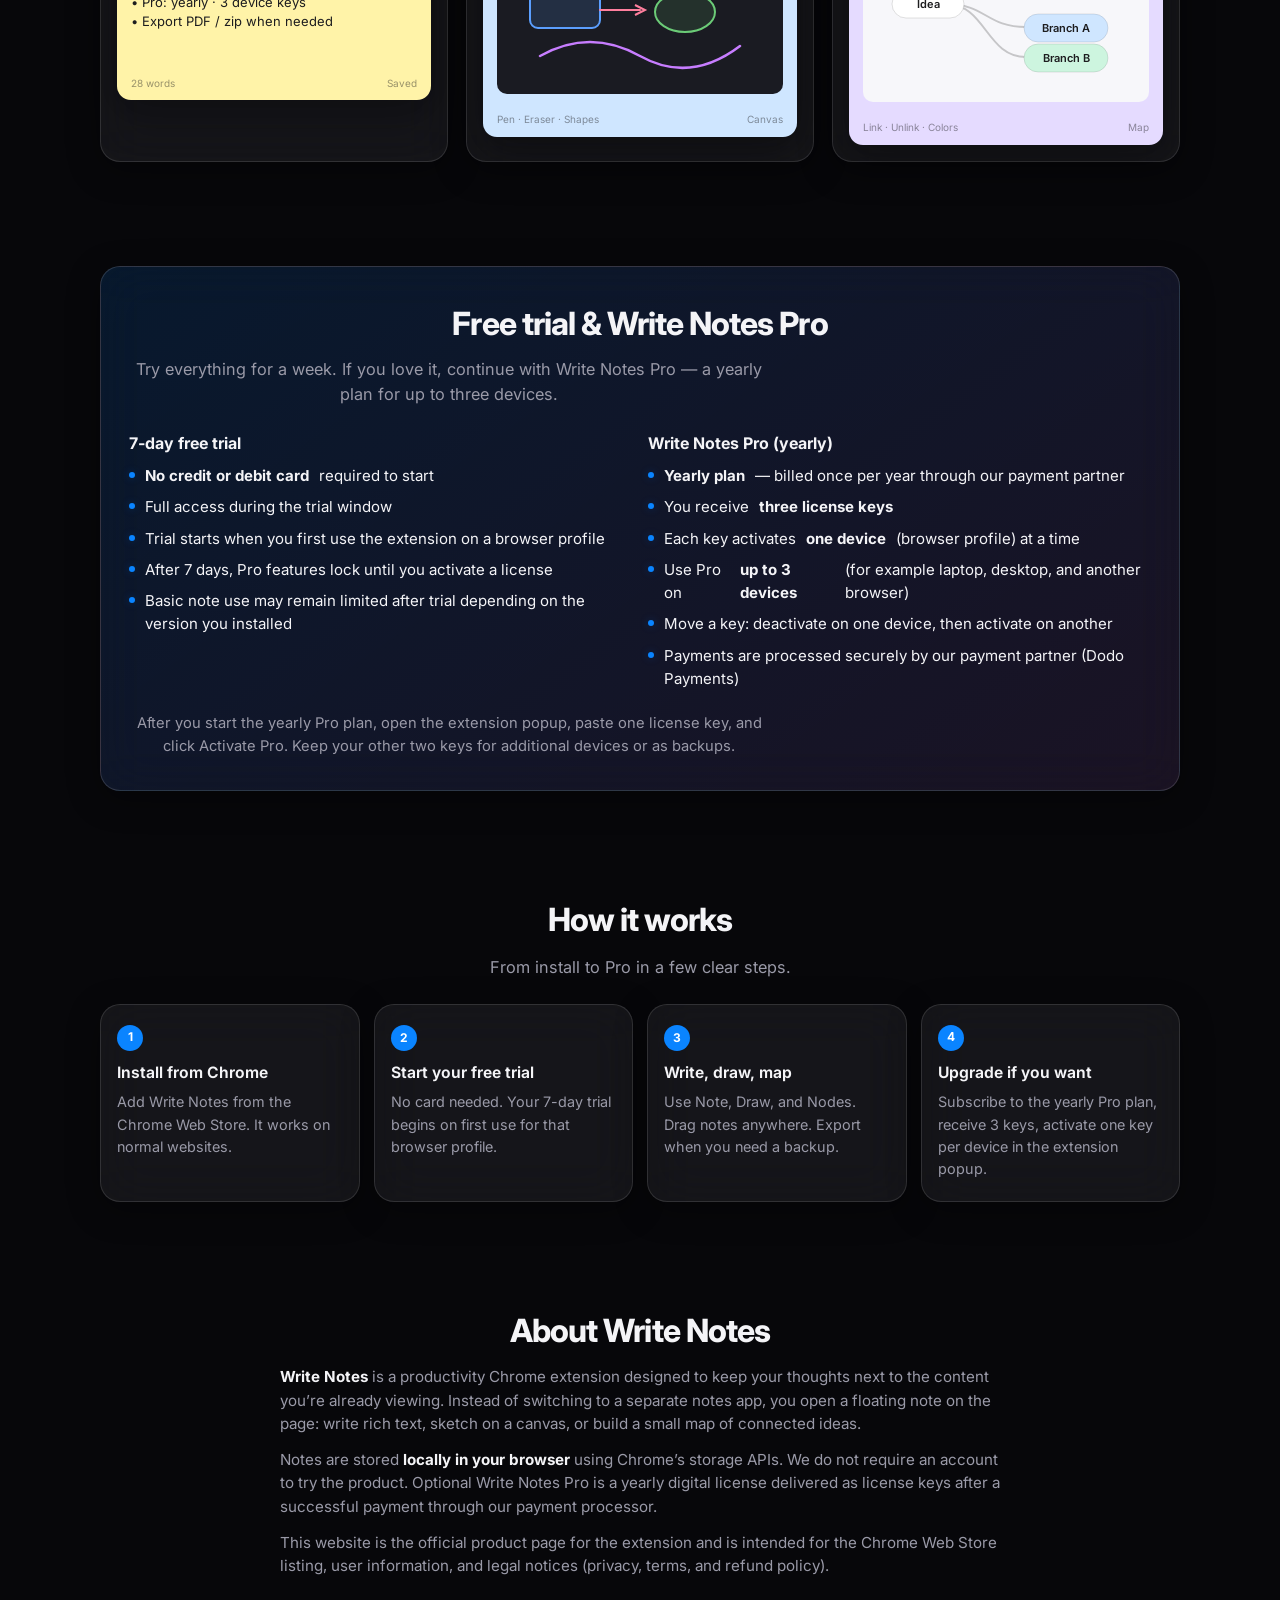
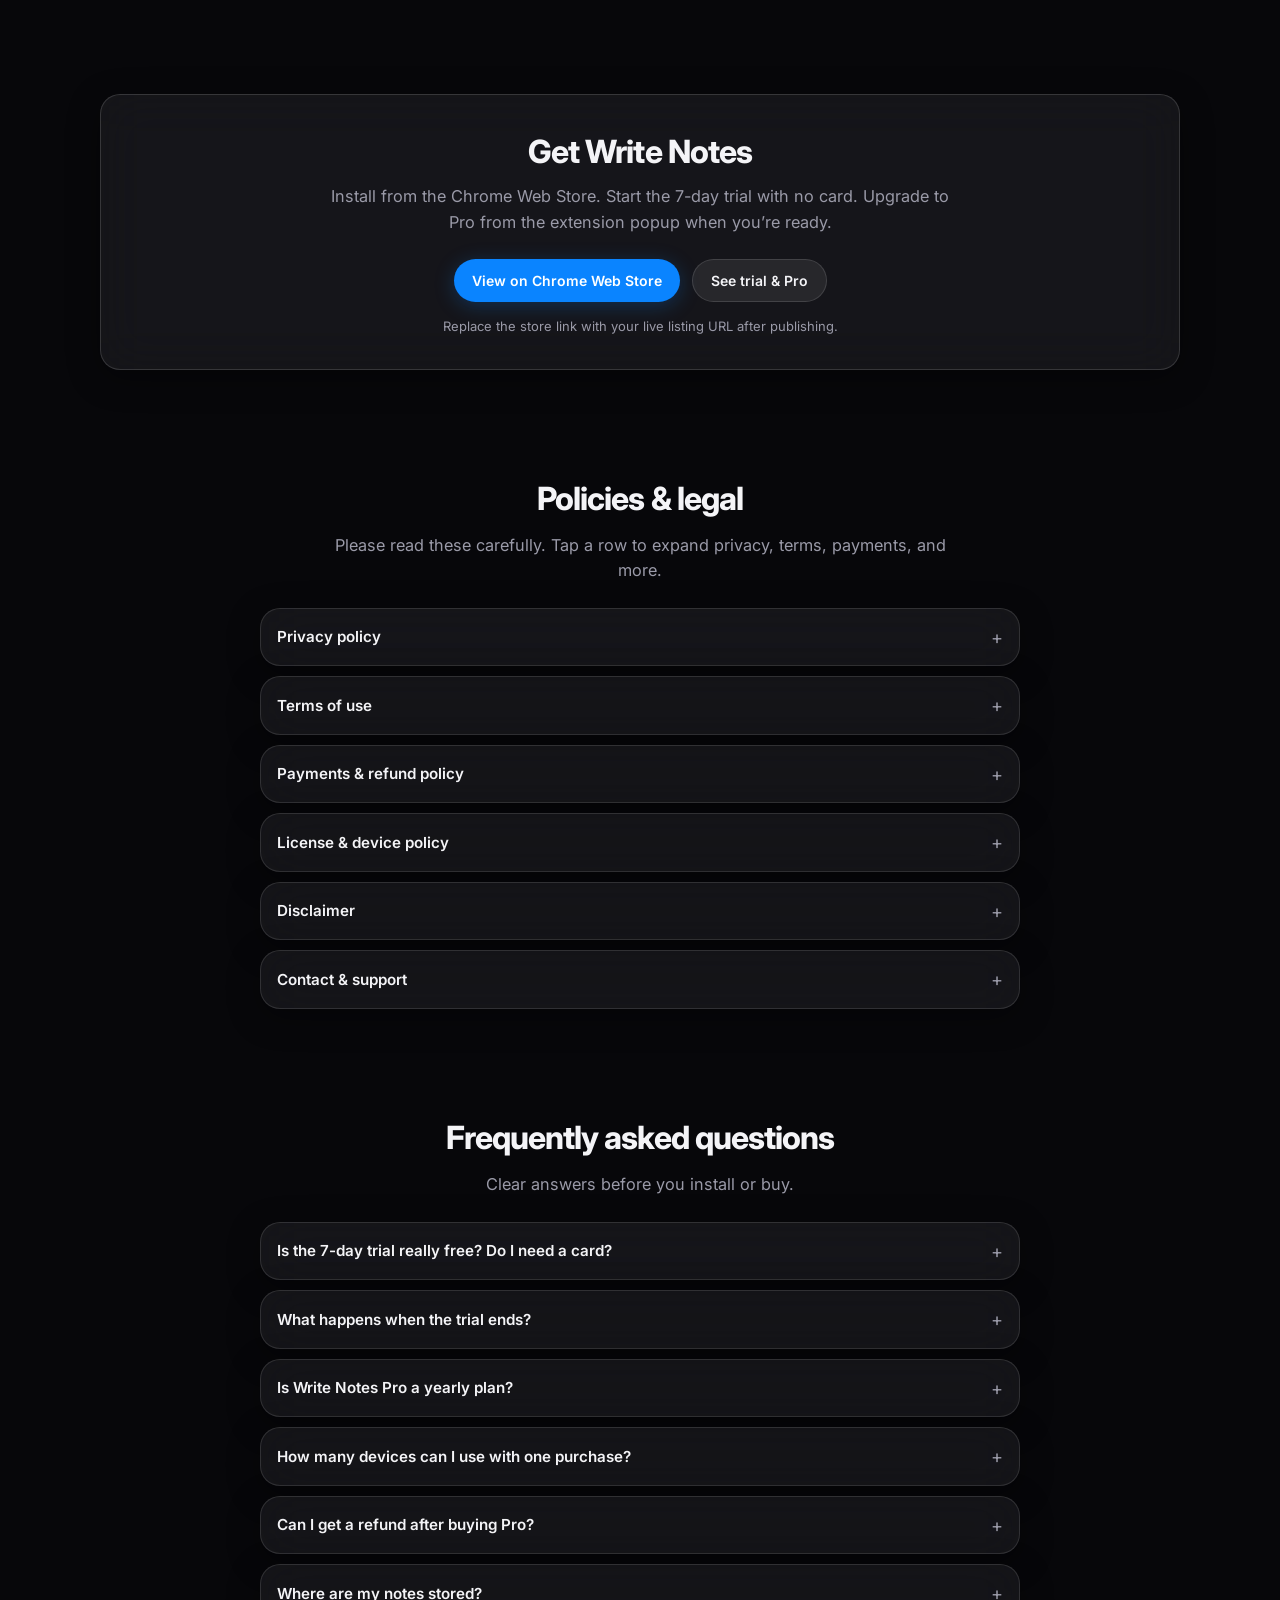
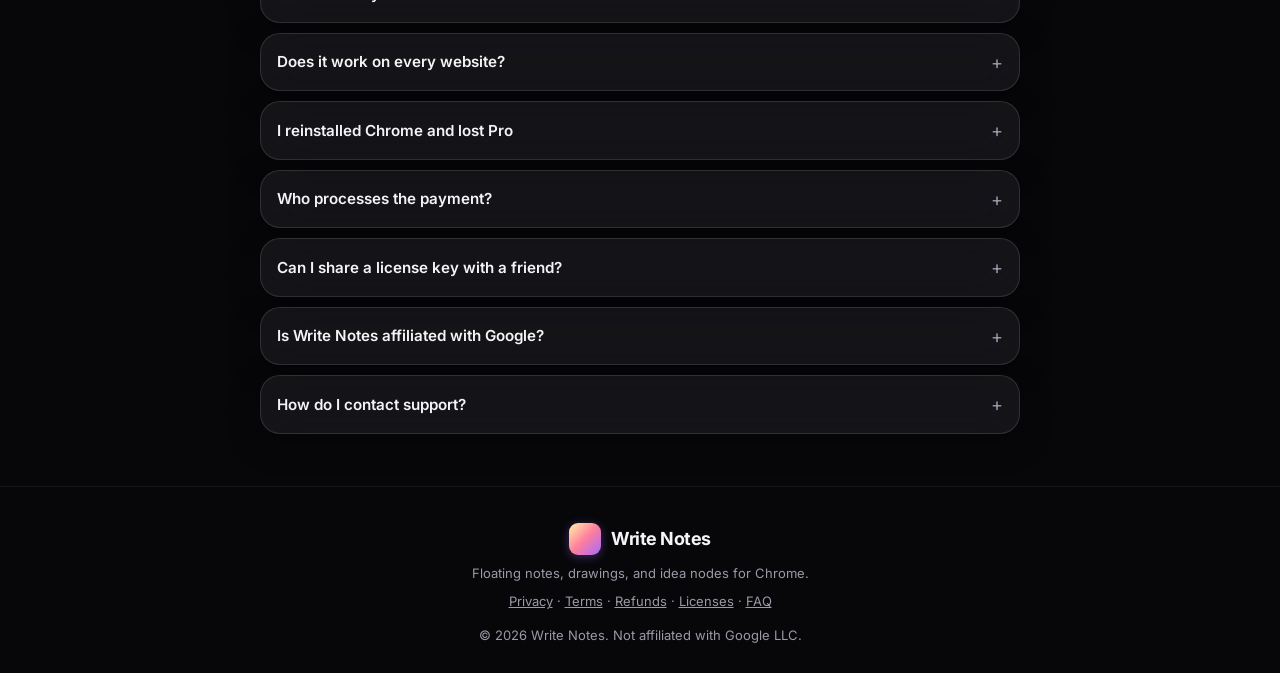
==== commit ec70b9a3: "ok" ====
--- a/index.html
+++ b/index.html
@@ -4,48 +4,27 @@
   <meta charset="utf-8">
   <meta name="viewport" content="width=device-width, initial-scale=1">
   <title>Write Notes — Floating Sticky Notes, Drawing &amp; Idea Maps for Chrome</title>
-  <meta name="description" content="Write Notes is a free Chrome extension for floating sticky notes on any webpage. Write rich text, draw on an infinite canvas, and map ideas with connected nodes. Export PDF, text, or zip. Notes stay on your device.">
-  <meta name="keywords" content="chrome extension, sticky notes, floating notes, note taking extension, web notes, draw on webpage, mind map chrome, idea nodes, export notes PDF, offline notes, productivity extension, browser sticky notes, research notes, student notes">
+  <meta name="description" content="Write Notes is a Chrome extension for floating sticky notes on any webpage. 7-day free trial, no card required. Unlock Write Notes Pro for life on up to 3 devices with one purchase.">
+  <meta name="keywords" content="chrome extension, sticky notes, floating notes, write notes pro, note taking extension, mind map chrome, 7 day free trial, yearly license">
   <meta name="author" content="Write Notes">
-  <meta name="robots" content="index, follow, max-image-preview:large, max-snippet:-1, max-video-preview:-1">
-  <meta name="googlebot" content="index, follow">
+  <meta name="robots" content="index, follow, max-image-preview:large, max-snippet:-1">
   <meta name="theme-color" content="#0a0a0c">
   <meta name="color-scheme" content="dark">
-  <meta name="application-name" content="Write Notes">
-  <meta name="apple-mobile-web-app-title" content="Write Notes">
-  <meta name="format-detection" content="telephone=no">
-
-  <!-- Canonical: replace with your real domain after hosting -->
+  <link rel="stylesheet" href="style.css">
   <link rel="canonical" href="https://instauseraditya.github.io/Write-Notes/">
-  <link rel="stylesheet" href="style.css">
-
-  <!-- Open Graph (Facebook, LinkedIn, iMessage previews) -->
   <meta property="og:type" content="website">
   <meta property="og:site_name" content="Write Notes">
   <meta property="og:locale" content="en_US">
   <meta property="og:url" content="https://instauseraditya.github.io/Write-Notes/">
   <meta property="og:title" content="Write Notes — Floating Sticky Notes for Chrome">
-  <meta property="og:description" content="Floating sticky notes on any webpage. Write, draw, and map ideas without leaving the tab. Free Chrome extension. Notes stored on your device.">
+  <meta property="og:description" content="Floating notes on any page. 7-day free trial (no card). Yearly Pro plan for up to 3 devices.">
   <meta property="og:image" content="https://instauseraditya.github.io/Write-Notes/og-image.png">
-  <meta property="og:image:width" content="1200">
-  <meta property="og:image:height" content="630">
-  <meta property="og:image:alt" content="Write Notes Chrome extension — floating sticky notes on a webpage">
-
-  <!-- Twitter / X Card -->
   <meta name="twitter:card" content="summary_large_image">
   <meta name="twitter:title" content="Write Notes — Floating Sticky Notes for Chrome">
-  <meta name="twitter:description" content="Write, draw, and map ideas on any webpage. Free Chrome extension with local storage and PDF export.">
-  <meta name="twitter:image" content="https://instauseraditya.github.io/Write-Notes/og-image.png">
-  <meta name="twitter:image:alt" content="Write Notes Chrome extension preview">
-
-  <!-- Optional: add your Twitter handle when you have one -->
-  <!-- <meta name="twitter:site" content="@YourHandle"> -->
-
+  <meta name="twitter:description" content="Write, draw, and map ideas on any webpage. Free 7-day trial. Pro unlocks up to 3 devices.">
   <link rel="preconnect" href="https://fonts.googleapis.com">
   <link rel="preconnect" href="https://fonts.gstatic.com" crossorigin>
   <link href="https://fonts.googleapis.com/css2?family=Inter:wght@400;500;600;700;800&display=swap" rel="stylesheet">
-
-  <!-- Structured data: SoftwareApplication (helps Google rich results) -->
   <script type="application/ld+json">
   {
     "@context": "https://schema.org",
@@ -56,43 +35,22 @@
     "offers": {
       "@type": "Offer",
       "price": "0",
-      "priceCurrency": "USD"
+      "priceCurrency": "USD",
+      "description": "7-day free trial; optional yearly Write Notes Pro license"
     },
-    "description": "Floating sticky notes on any webpage. Capture text, drawings, and idea nodes. Style them, export as PDF or zip, and keep everything on your device.",
+    "description": "Floating sticky notes on any webpage with rich text, drawing, and idea nodes. 7-day free trial without a card. Yearly Pro plan includes three license keys for three devices.",
     "url": "https://instauseraditya.github.io/Write-Notes/",
-    "downloadUrl": "https://chrome.google.com/webstore",
-    "softwareVersion": "1.1.1",
-    "author": {
-      "@type": "Organization",
-      "name": "Write Notes"
-    },
+    "author": { "@type": "Organization", "name": "Write Notes" },
     "featureList": [
       "Floating sticky notes on any webpage",
-      "Rich text editor with lists and tables",
-      "Infinite canvas drawing with pen and eraser",
-      "Connected idea nodes / mind maps",
-      "Ten visual skins and multiple fonts",
-      "Export to PDF, text, HTML, PNG, and zip",
-      "Import shared notes from zip or files",
-      "Local-only storage on your device"
-    ],
-    "screenshot": "https://instauseraditya.github.io/Write-Notes/og-image.png"
+      "Rich text, lists, and tables",
+      "Drawing canvas with pen and eraser",
+      "Connected idea nodes",
+      "7-day free trial with no credit card",
+      "Yearly Pro license with 3 device keys"
+    ]
   }
   </script>
-
-  <!-- Structured data: WebSite -->
-  <script type="application/ld+json">
-  {
-    "@context": "https://schema.org",
-    "@type": "WebSite",
-    "name": "Write Notes",
-    "url": "https://instauseraditya.github.io/Write-Notes/",
-    "description": "Official site for the Write Notes Chrome extension — floating notes, drawings, and idea maps.",
-    "inLanguage": "en"
-  }
-  </script>
-
-  <!-- Structured data: FAQPage (matches on-page FAQ) -->
   <script type="application/ld+json">
   {
     "@context": "https://schema.org",
@@ -100,34 +58,26 @@
     "mainEntity": [
       {
         "@type": "Question",
-        "name": "Does Write Notes work on every website?",
+        "name": "Is there a free trial?",
         "acceptedAnswer": {
           "@type": "Answer",
-          "text": "Notes can float on most normal web pages. Restricted Chrome pages (such as chrome:// settings) cannot host content scripts; use the built-in Notes Board from the popup instead."
+          "text": "Yes. Write Notes includes a 7-day free trial. No credit or debit card is required to start the trial."
         }
       },
       {
         "@type": "Question",
-        "name": "Where are my notes stored?",
+        "name": "How many devices can I use with one Pro purchase?",
         "acceptedAnswer": {
           "@type": "Answer",
-          "text": "Locally in your browser via Chrome storage. They stay on your device unless you export or share a zip."
+          "text": "One Write Notes Pro purchase provides three license keys. Each key can be activated on one device at a time, so you can use Pro on up to three devices."
         }
       },
       {
         "@type": "Question",
-        "name": "Can I export my work from Write Notes?",
+        "name": "Do you offer refunds?",
         "acceptedAnswer": {
           "@type": "Answer",
-          "text": "Yes. Export text, PDF, HTML, drawings as images, node maps, or a full zip including a backup file."
-        }
-      },
-      {
-        "@type": "Question",
-        "name": "Is Write Notes free?",
-        "acceptedAnswer": {
-          "@type": "Answer",
-          "text": "Yes. You can use the extension for free. Optional donations support ongoing development."
+          "text": "Write Notes Pro is a yearly digital plan. Payments are non-refundable after purchase, except where required by applicable law or by the payment provider’s rules."
         }
       }
     ]
@@ -136,60 +86,43 @@
 
 </head>
 <body>
-  <div class="bg-orbs" aria-hidden="true">
-    <span class="o1"></span><span class="o2"></span><span class="o3"></span>
-  </div>
+  <div class="bg-orbs" aria-hidden="true"><span class="o1"></span><span class="o2"></span><span class="o3"></span></div>
 
   <nav>
     <div class="wrap inner">
-      <a class="logo" href="#top">
-        <span class="logo-mark" aria-hidden="true"></span>
-        Write Notes
-      </a>
+      <a class="logo" href="#top"><span class="logo-mark" aria-hidden="true"></span>Write Notes</a>
       <div class="nav-links">
         <a href="#features" class="hide-sm">Features</a>
+        <a href="#preview" class="hide-sm">Preview</a>
+        <a href="#pricing" class="hide-sm">Pricing</a>
         <a href="#how" class="hide-sm">How it works</a>
-        <a href="#privacy" class="hide-sm">Privacy</a>
-        <a href="#donate" class="btn btn-donate">Donate</a>
+        <a href="#policies">Policies</a>
+        <a href="#faq" class="hide-sm">FAQ</a>
+        <a class="btn btn-primary" href="#install">Get the extension</a>
       </div>
     </div>
   </nav>
 
-  <main class="wrap" id="top" role="main">
+  <main class="wrap" id="top">
     <header class="hero">
-      <div class="badge"><i></i> Chrome extension · Free to use</div>
+      <div class="badge"><i></i> Chrome extension · 7-day free trial · No card required</div>
       <h1>Floating notes on <span>any page</span></h1>
       <p class="lead">
         Capture text, sketch ideas, and map thoughts without leaving the tab you’re on.
-        Write Notes lives on top of every site — styled, resizable, and ready to export.
+        Start free for 7 days — no credit or debit card. Unlock <strong style="color:var(--text)">Write Notes Pro</strong> with a yearly plan on up to three devices.
       </p>
       <div class="hero-cta">
-        <a class="btn btn-primary" href="#install">Get Write Notes</a>
-        <a class="btn btn-ghost" href="#features">See features</a>
-        <a class="btn btn-donate" href="#donate">Support the project</a>
-      </div>
-
-      <div class="mock sunny glass" style="border: none; box-shadow: 0 20px 50px rgba(0,0,0,0.4);">
-        <div class="mock-bar">
-          <span class="mock-name">Project ideas</span>
-          <span class="mock-spacer"></span>
-          <span class="mock-dot"></span>
-          <span class="mock-dot"></span>
-        </div>
-        <div class="mock-tabs">
-          <span class="on">Note</span>
-          <span>Draw</span>
-          <span>Nodes</span>
-        </div>
-        <div class="mock-body">
-          <p><strong>Landing page</strong> — glass UI, clear features, donate link.</p>
-          <p>Export as PDF · Import shared zips · Works on every site.</p>
-        </div>
-        <div class="mock-foot"><span>24 words</span><span>Saved</span></div>
+        <a class="btn btn-primary" href="#install">Install Write Notes</a>
+        <a class="btn btn-ghost" href="#pricing">Trial &amp; Pro details</a>
+      </div>
+      <div class="price-pills">
+        <span class="pill"><em>7 days free</em> · no card</span>
+        <span class="pill">Pro · yearly plan · 3 devices</span>
+        <span class="pill">3 license keys · 3 devices</span>
       </div>
     </header>
 
-    <!-- Features overview -->
+    <!-- Features -->
     <section id="features" class="center">
       <h2>Everything in one floating note</h2>
       <p class="section-lead">
@@ -200,278 +133,443 @@
         <article class="card glass">
           <div class="card-icon">📝</div>
           <h3>Rich notes</h3>
-          <p>Bold, italic, lists, tables, colors, images, links, code blocks, and hex color chips. Word count included.</p>
+          <p>Bold, italic, lists, tables, colors, images, links, code blocks, and word count.</p>
         </article>
         <article class="card glass">
           <div class="card-icon">✏️</div>
           <h3>Draw canvas</h3>
-          <p>Pen, eraser, lines, arrows, shapes, and text. Zoom, pan, and export drawings as PNG or include them in a zip.</p>
+          <p>Pen, eraser, lines, arrows, shapes, and text. Zoom, pan, and export as PNG.</p>
         </article>
         <article class="card glass">
           <div class="card-icon">🔗</div>
           <h3>Idea nodes</h3>
-          <p>Mind-map style nodes with parent links, colors, and outline export. Double-click to branch ideas fast.</p>
+          <p>Mind-map style nodes with links, colors, and outline export. Connect ideas after you create them.</p>
         </article>
         <article class="card glass">
           <div class="card-icon">🎨</div>
           <h3>Skins &amp; fonts</h3>
-          <p>Sunny, Rose, Mint, Sky, Lilac, Glass, Midnight, Grid, Lined, Sunset — plus system and handwriting fonts.</p>
+          <p>Sunny, Rose, Mint, Sky, Lilac, Glass, Midnight, Grid, Lined, Sunset — and multiple fonts.</p>
         </article>
         <article class="card glass">
           <div class="card-icon">📦</div>
           <h3>Export &amp; import</h3>
-          <p>Save as text, PDF, HTML, or a full zip with note, drawing, and nodes. Import shared files anytime.</p>
+          <p>Save as text, PDF, HTML, images, or a full zip. Import shared zips anytime.</p>
         </article>
         <article class="card glass">
           <div class="card-icon">🌐</div>
           <h3>Anywhere you browse</h3>
-          <p>Notes float on any webpage. Drag, resize, and reopen from the toolbar or the dedicated notes board.</p>
-        </article>
-      </div>
-    </section>
-
-    <!-- Detailed features -->
-    <section>
-      <div class="feature-row">
-        <div class="feature-copy">
-          <h3>Note mode — write without friction</h3>
-          <p>A full mini editor in a sticky note. Format as you think; tables and lists stay editable.</p>
-          <ul>
-            <li>Bold, italic, underline, strikethrough, super/subscript</li>
-            <li>Bullet and numbered lists with style controls</li>
-            <li>Insert tables; add or remove rows and columns; resize cells</li>
-            <li>Text color, images, and automatic link previews</li>
-            <li>Code blocks and hex color swatches when you paste them</li>
-          </ul>
+          <p>Notes float on normal web pages. Drag, resize, and reopen from the toolbar.</p>
+        </article>
+      </div>
+    </section>
+
+
+    <!-- Product previews -->
+    <section id="preview" class="center">
+      <h2>See it in action</h2>
+      <p class="section-lead">
+        Three modes inside one floating window — the same UI you get after install.
+      </p>
+      <div class="preview-grid">
+
+        <article class="preview-card glass">
+          <h3>Note tab</h3>
+          <p class="desc">Rich text with lists, structure, and word count — on top of any page.</p>
+          <div class="mock-note mock-sunny">
+            <div class="mbar"><span class="mname">Project ideas</span></div>
+            <div class="mtabs">
+              <span class="on">Note</span><span>Draw</span><span>Nodes</span>
+            </div>
+            <div class="mbody">
+              <p><strong>Landing page</strong></p>
+              <p>• Trial: 7 days, no card</p>
+              <p>• Pro: yearly · 3 device keys</p>
+              <p>• Export PDF / zip when needed</p>
+            </div>
+            <div class="mfoot"><span>28 words</span><span>Saved</span></div>
+          </div>
+        </article>
+
+        <article class="preview-card glass">
+          <h3>Draw tab</h3>
+          <p class="desc">Pen, eraser, shapes, and arrows on an infinite canvas.</p>
+          <div class="mock-note mock-sky">
+            <div class="mbar"><span class="mname">Sketch</span></div>
+            <div class="mtabs">
+              <span>Note</span><span class="on">Draw</span><span>Nodes</span>
+            </div>
+            <div class="mbody">
+              <div class="draw-preview">
+                <svg width="100%" height="110" viewBox="0 0 260 110" fill="none" aria-hidden="true">
+                  <rect x="20" y="24" width="70" height="36" rx="8" stroke="#5b9fff" stroke-width="2" fill="rgba(91,159,255,.15)"/>
+                  <path d="M90 42 H130" stroke="#ff7e9d" stroke-width="2" stroke-linecap="round"/>
+                  <path d="M125 37 L135 42 L125 47" stroke="#ff7e9d" stroke-width="2" fill="none"/>
+                  <ellipse cx="175" cy="44" rx="30" ry="20" stroke="#6bcb77" stroke-width="2" fill="rgba(107,203,119,.12)"/>
+                  <path d="M30 88 Q80 60 130 88 T230 78" stroke="#c77dff" stroke-width="2.5" fill="none" stroke-linecap="round"/>
+                </svg>
+              </div>
+            </div>
+            <div class="mfoot"><span>Pen · Eraser · Shapes</span><span>Canvas</span></div>
+          </div>
+        </article>
+
+        <article class="preview-card glass">
+          <h3>Nodes tab</h3>
+          <p class="desc">Connect ideas after you create them — lightweight mind maps.</p>
+          <div class="mock-note mock-lilac">
+            <div class="mbar"><span class="mname">Idea map</span></div>
+            <div class="mtabs">
+              <span>Note</span><span>Draw</span><span class="on">Nodes</span>
+            </div>
+            <div class="mbody">
+              <div class="nodes-preview">
+                <svg width="100%" height="110" viewBox="0 0 260 110" fill="none" aria-hidden="true">
+                  <path d="M70 32 C110 32 110 55 150 55" stroke="rgba(0,0,0,.2)" stroke-width="2" fill="none"/>
+                  <path d="M70 32 C110 32 110 85 150 85" stroke="rgba(0,0,0,.2)" stroke-width="2" fill="none"/>
+                  <rect x="16" y="18" width="72" height="28" rx="14" fill="#fff" stroke="rgba(0,0,0,.12)"/>
+                  <text x="52" y="36" text-anchor="middle" fill="#1d1d1f" font-size="11" font-family="Inter,sans-serif" font-weight="600">Idea</text>
+                  <rect x="148" y="42" width="84" height="28" rx="14" fill="#cfe6ff" stroke="rgba(0,0,0,.1)"/>
+                  <text x="190" y="60" text-anchor="middle" fill="#1d1d1f" font-size="11" font-family="Inter,sans-serif" font-weight="600">Branch A</text>
+                  <rect x="148" y="72" width="84" height="28" rx="14" fill="#cdf5df" stroke="rgba(0,0,0,.1)"/>
+                  <text x="190" y="90" text-anchor="middle" fill="#1d1d1f" font-size="11" font-family="Inter,sans-serif" font-weight="600">Branch B</text>
+                </svg>
+              </div>
+            </div>
+            <div class="mfoot"><span>Link · Unlink · Colors</span><span>Map</span></div>
+          </div>
+        </article>
+
+      </div>
+    </section>
+
+    <!-- Pricing / trial / pro -->
+    <section id="pricing">
+      <div class="glass pro-box">
+        <h2>Free trial &amp; Write Notes Pro</h2>
+        <p class="section-lead">
+          Try everything for a week. If you love it, continue with Write Notes Pro — a yearly plan for up to three devices.
+        </p>
+        <div class="pro-grid">
+          <div>
+            <h3>7-day free trial</h3>
+            <ul>
+              <li><strong>No credit or debit card</strong> required to start</li>
+              <li>Full access during the trial window</li>
+              <li>Trial starts when you first use the extension on a browser profile</li>
+              <li>After 7 days, Pro features lock until you activate a license</li>
+              <li>Basic note use may remain limited after trial depending on the version you installed</li>
+            </ul>
+          </div>
+          <div>
+            <h3>Write Notes Pro (yearly)</h3>
+            <ul>
+              <li><strong>Yearly plan</strong> — billed once per year through our payment partner</li>
+              <li>You receive <strong>three license keys</strong></li>
+              <li>Each key activates <strong>one device</strong> (browser profile) at a time</li>
+              <li>Use Pro on <strong>up to 3 devices</strong> (for example laptop, desktop, and another browser)</li>
+              <li>Move a key: deactivate on one device, then activate on another</li>
+              <li>Payments are processed securely by our payment partner (Dodo Payments)</li>
+            </ul>
+          </div>
         </div>
-        <div class="feature-visual glass">
-          <div class="mock glass-note" style="width:100%; max-width:300px; margin:0; animation:none;">
-            <div class="mock-bar"><span class="mock-name">Meeting notes</span></div>
-            <div class="mock-body" style="min-height:100px;">
-              <p>• Ship landing page</p>
-              <p>• Add donate link in popup</p>
-              <p>• Polish table resize UI</p>
-            </div>
-          </div>
-        </div>
-      </div>
-
-      <div class="feature-row">
-        <div class="feature-copy">
-          <h3>Draw mode — sketch on an infinite canvas</h3>
-          <p>Capture diagrams and freehand thoughts next to your research tab.</p>
-          <ul>
-            <li>Pen and eraser with adjustable thickness</li>
-            <li>Line, arrow, rectangle, and ellipse tools</li>
-            <li>On-canvas text and image paste</li>
-            <li>Select, move, and scale objects</li>
-            <li>Zoom and pan; export as image</li>
-          </ul>
-        </div>
-        <div class="feature-visual glass">
-          <svg width="220" height="140" viewBox="0 0 220 140" fill="none" aria-hidden="true">
-            <rect x="20" y="30" width="70" height="40" rx="8" stroke="#0a84ff" stroke-width="2" fill="rgba(10,132,255,0.15)"/>
-            <path d="M90 50 H130" stroke="#ff7e9d" stroke-width="2" stroke-linecap="round"/>
-            <path d="M125 45 L135 50 L125 55" stroke="#ff7e9d" stroke-width="2" fill="none"/>
-            <ellipse cx="165" cy="55" rx="28" ry="22" stroke="#6bcb77" stroke-width="2" fill="rgba(107,203,119,0.12)"/>
-            <path d="M40 100 Q80 70 120 100 T200 90" stroke="#c77dff" stroke-width="2.5" fill="none" stroke-linecap="round"/>
-          </svg>
-        </div>
-      </div>
-
-      <div class="feature-row">
-        <div class="feature-copy">
-          <h3>Nodes mode — map connected ideas</h3>
-          <p>Build lightweight mind maps without opening another app.</p>
-          <ul>
-            <li>Double-click the canvas to add a node</li>
-            <li>Tab to create a child from the selected idea</li>
-            <li>Drag to rearrange; links update automatically</li>
-            <li>Per-node colors or cascade styles to children</li>
-            <li>Export outline text, PNG, SVG, or JSON</li>
-          </ul>
-        </div>
-        <div class="feature-visual glass">
-          <svg width="240" height="150" viewBox="0 0 240 150" fill="none" aria-hidden="true">
-            <path d="M70 40 C110 40 110 75 150 75" stroke="rgba(255,255,255,0.35)" stroke-width="2" fill="none"/>
-            <path d="M70 40 C110 40 110 115 150 115" stroke="rgba(255,255,255,0.35)" stroke-width="2" fill="none"/>
-            <rect x="16" y="24" width="70" height="32" rx="16" fill="rgba(255,255,255,0.9)"/>
-            <text x="51" y="44" text-anchor="middle" fill="#1d1d1f" font-size="11" font-family="Inter,sans-serif" font-weight="600">Idea</text>
-            <rect x="148" y="60" width="76" height="32" rx="16" fill="rgba(207,230,255,0.95)"/>
-            <text x="186" y="80" text-anchor="middle" fill="#1d1d1f" font-size="11" font-family="Inter,sans-serif" font-weight="600">Branch A</text>
-            <rect x="148" y="100" width="76" height="32" rx="16" fill="rgba(205,245,223,0.95)"/>
-            <text x="186" y="120" text-anchor="middle" fill="#1d1d1f" font-size="11" font-family="Inter,sans-serif" font-weight="600">Branch B</text>
-          </svg>
-        </div>
-      </div>
-    </section>
-
-    <!-- Skins -->
-    <section class="center">
-      <h2>Ten skins, one vibe</h2>
-      <p class="section-lead">Pick a look that matches the page you’re on — from paper grid to glass and midnight.</p>
-      <div class="skins" aria-label="Note skin previews">
-        <div class="skin sunny" title="Sunny"></div>
-        <div class="skin rose" title="Rose"></div>
-        <div class="skin mint" title="Mint"></div>
-        <div class="skin sky" title="Sky"></div>
-        <div class="skin lilac" title="Lilac"></div>
-        <div class="skin midnight" title="Midnight"></div>
-        <div class="skin glass-s" title="Glass"></div>
-        <div class="skin grid-s" title="Grid paper"></div>
-        <div class="skin lined-s" title="Lined paper"></div>
-        <div class="skin sunset-s" title="Sunset"></div>
+        <p class="section-lead" style="margin-top:22px;margin-bottom:0;font-size:.92rem">
+          After you start the yearly Pro plan, open the extension popup, paste one license key, and click Activate Pro.
+          Keep your other two keys for additional devices or as backups.
+        </p>
       </div>
     </section>
 
     <!-- How it works -->
     <section id="how" class="center">
       <h2>How it works</h2>
-      <p class="section-lead">Install once. Open notes wherever you are.</p>
+      <p class="section-lead">From install to Pro in a few clear steps.</p>
       <div class="steps">
         <div class="step glass">
           <h3>Install from Chrome</h3>
-          <p>Add Write Notes from the Chrome Web Store. It works on normal web pages.</p>
+          <p>Add Write Notes from the Chrome Web Store. It works on normal websites.</p>
         </div>
         <div class="step glass">
-          <h3>Open a note</h3>
-          <p>Click the extension icon to create or reopen notes. Or use the notes board from the popup.</p>
+          <h3>Start your free trial</h3>
+          <p>No card needed. Your 7-day trial begins on first use for that browser profile.</p>
         </div>
         <div class="step glass">
           <h3>Write, draw, map</h3>
-          <p>Switch tabs inside the note. Drag it anywhere, resize, change skin, and export when done.</p>
+          <p>Use Note, Draw, and Nodes. Drag notes anywhere. Export when you need a backup.</p>
         </div>
         <div class="step glass">
-          <h3>Stay in flow</h3>
-          <p>Notes stay with you across sites. Import a zip someone shared and keep collaborating offline.</p>
+          <h3>Upgrade if you want</h3>
+          <p>Subscribe to the yearly Pro plan, receive 3 keys, activate one key per device in the extension popup.</p>
         </div>
       </div>
     </section>
 
-    <!-- Install CTA -->
+    <!-- About -->
+    <section id="about" class="center">
+      <h2>About Write Notes</h2>
+      <div class="long-copy">
+        <p>
+          <strong>Write Notes</strong> is a productivity Chrome extension designed to keep your thoughts
+          next to the content you’re already viewing. Instead of switching to a separate notes app,
+          you open a floating note on the page: write rich text, sketch on a canvas, or build a small
+          map of connected ideas.
+        </p>
+        <p>
+          Notes are stored <strong>locally in your browser</strong> using Chrome’s storage APIs.
+          We do not require an account to try the product. Optional Write Notes Pro is a yearly digital license
+          delivered as license keys after a successful payment through our payment processor.
+        </p>
+        <p>
+          This website is the official product page for the extension and is intended for the
+          Chrome Web Store listing, user information, and legal notices (privacy, terms, and refund policy).
+        </p>
+      </div>
+    </section>
+
+    <!-- Install -->
     <section id="install" class="center">
-      <div class="glass donate-block" style="background: var(--glass);">
-        <h2>Ready to try Write Notes?</h2>
-        <p>Free on the Chrome Web Store. Floating notes, drawings, and idea nodes — without switching apps.</p>
-        <div class="donate-actions">
+      <div class="glass pro-box" style="background:var(--glass);text-align:center">
+        <h2>Get Write Notes</h2>
+        <p class="section-lead">
+          Install from the Chrome Web Store. Start the 7-day trial with no card.
+          Upgrade to Pro from the extension popup when you’re ready.
+        </p>
+        <div class="hero-cta" style="margin-bottom:0">
           <a class="btn btn-primary" href="https://chrome.google.com/webstore" rel="noopener noreferrer">
             View on Chrome Web Store
           </a>
-          <a class="btn btn-ghost" href="#donate">Support development</a>
+          <a class="btn btn-ghost" href="#pricing">See trial &amp; Pro</a>
         </div>
-        <p style="margin-top:16px;font-size:13px;color:var(--muted);">
-          Replace the store link with your listing URL after publishing.
-        </p>
-      </div>
-    </section>
-
-    <!-- Donate -->
-    <section id="donate" class="center">
-      <div class="glass donate-block">
-        <h2>Support Write Notes</h2>
-        <p>
-          Write Notes is built independently. If it helps you stay organized,
-          a small donation keeps improvements coming — new skins, export options, and polish.
-        </p>
-        <div class="donate-actions">
-          <!-- TODO: replace href with your real donate URL (PayPal.me, BuyMeACoffee, Razorpay link, etc.) -->
-          <a class="btn btn-donate" id="donate-link" href="https://razorpay.me/@incogfeed" target="_blank" rel="noopener noreferrer">
-            Donate
-          </a>
-          <a class="btn btn-ghost" href="mailto:incogfeed@gmail.com">Say thanks by email</a>
-        </div>
-        <p style="margin-top:14px;font-size:13px;color:var(--muted);">
-          Donations are not mandatory but appreciated.
-        </p>
-      </div>
-    </section>
-
-    <!-- Privacy & policies (needed for CWS website field / trust) -->
-    <section id="privacy" class="center">
-      <h2>Privacy &amp; policies</h2>
+        <p style="margin-top:14px;font-size:13px;color:var(--muted)">
+          Replace the store link with your live listing URL after publishing.
+        </p>
+      </div>
+    </section>
+
+    <!-- Policies -->
+    <section id="policies" class="center">
+      <h2>Policies &amp; legal</h2>
       <p class="section-lead">
-        Clear policies help users trust the extension and meet Chrome Web Store expectations.
+        Please read these carefully. Tap a row to expand privacy, terms, payments, and more.
       </p>
-      <div class="policies">
-        <article class="card glass" id="privacy-policy">
-          <h3>Privacy policy</h3>
-          <p>
-            Write Notes stores your notes locally in your browser using Chrome storage.
-            Notes are not uploaded to our servers. We do not sell personal data.
-            If you use optional cloud or payment links in the future, that will be disclosed here.
-          </p>
-        </article>
-        <article class="card glass" id="terms">
-          <h3>Terms of use</h3>
-          <p>
-            The extension is provided as-is for personal and professional note-taking.
-            You are responsible for the content you create. Do not use the extension for unlawful purposes.
-          </p>
-        </article>
-        <article class="card glass" id="refund">
-          <h3>Refunds &amp; donations</h3>
-          <p>
-            The extension is free. Donations are voluntary and non-refundable unless required by law
-            or by the payment provider’s rules. Contact us if a payment was made in error.
-          </p>
-        </article>
-        <article class="card glass">
-          <h3>Contact</h3>
-          <p>
-            Questions or feedback:
-            <a href="mailto:incogfeed@gmail.com" style="color:var(--accent);">incogfeed@gmail.com</a>
-            — replace with your real email before publishing.
-          </p>
-        </article>
+      <div class="faq">
+
+        <details class="glass policy-item" id="privacy-policy">
+          <summary>Privacy policy</summary>
+          <div class="ans">
+            <p>
+              Write Notes stores your notes, drawings, settings, and license status locally in your browser
+              (for example via chrome.storage). Note content is not uploaded to our servers by the extension’s core design.
+            </p>
+            <ul style="margin:10px 0 10px 1.1em">
+              <li>We do not sell your notes or personal content to advertisers.</li>
+              <li>A device identifier may be stored so we can run the free trial and license checks fairly.</li>
+              <li>If you purchase Pro, payment details are handled by our payment partner (Dodo Payments). We do not receive your full card number.</li>
+              <li>License validation may contact our licensing API to confirm a key is valid for your device.</li>
+              <li>This site may use standard hosting logs (IP, browser type) as provided by the host (e.g. GitHub Pages).</li>
+            </ul>
+            <p>
+              Contact for privacy questions:
+              <a href="mailto:incogfeed@gmail.com" style="color:var(--accent)">incogfeed@gmail.com</a>
+              (replace with your real support email).
+            </p>
+          </div>
+        </details>
+
+        <details class="glass policy-item" id="terms">
+          <summary>Terms of use</summary>
+          <div class="ans">
+            <p>By installing or using Write Notes, you agree to these terms.</p>
+            <ul style="margin:10px 0 0 1.1em">
+              <li>The extension is provided for lawful personal and professional note-taking.</li>
+              <li>You are responsible for the content you create and for backing up important notes (export is provided).</li>
+              <li>You may not reverse engineer, abuse trial systems, resell license keys without permission, or use the product to break applicable laws.</li>
+              <li>Write Notes Pro licenses are for your use up to the device limit (three keys / three devices per yearly plan) unless we agree otherwise in writing.</li>
+              <li>We may update the extension, trial rules, or these policies. Continued use after notice means you accept reasonable updates.</li>
+              <li>THE SOFTWARE IS PROVIDED “AS IS” WITHOUT WARRANTIES OF ANY KIND TO THE MAXIMUM EXTENT PERMITTED BY LAW. WE ARE NOT LIABLE FOR INDIRECT OR CONSEQUENTIAL DAMAGES, DATA LOSS, OR BUSINESS INTERRUPTION, EXCEPT WHERE LIABILITY CANNOT BE LIMITED BY LAW.</li>
+            </ul>
+          </div>
+        </details>
+
+        <details class="glass policy-item" id="refund">
+          <summary>Payments &amp; refund policy</summary>
+          <div class="ans">
+            <p>
+              <strong>Write Notes Pro is a yearly digital plan</strong> delivered as license keys for up to three devices.
+            </p>
+            <ul style="margin:10px 0 0 1.1em">
+              <li><strong>No card for the trial.</strong> The 7-day trial does not require entering payment details.</li>
+              <li><strong>Yearly plan → three license keys.</strong> Each key may be active on one device at a time (up to three devices total per plan).</li>
+              <li><strong>Payments</strong> are processed by our payment provider. Currency, taxes, invoices, and renewal behavior follow their checkout and your selection at purchase.</li>
+              <li><strong>Refunds:</strong> Because Pro is a digital yearly license delivered immediately (keys can be used right away), <strong>payments are non-refundable</strong> once they succeed, except where a refund is required by applicable consumer law or by the payment provider’s mandatory rules.</li>
+              <li>If a charge fails, is duplicated by error, or you never received keys due to a confirmed technical fault on our side, contact support and we will help resolve delivery or payment errors.</li>
+              <li>Chargebacks filed without contacting support first may result in license revocation.</li>
+            </ul>
+          </div>
+        </details>
+
+        <details class="glass policy-item" id="license-policy">
+          <summary>License &amp; device policy</summary>
+          <div class="ans">
+            <ul style="margin:0 0 0 1.1em">
+              <li>Each license key is valid for <strong>one device (browser profile)</strong> at a time.</li>
+              <li>One Pro yearly plan includes <strong>three keys</strong> for up to three devices.</li>
+              <li>You may deactivate a device in the extension popup to free a key for another device.</li>
+              <li>Sharing keys publicly or selling keys may result in revocation.</li>
+              <li>We may rate-limit activation and validation to prevent abuse.</li>
+              <li>Trial abuse (automated resets, bulk fake devices) may result in trial or license denial.</li>
+            </ul>
+          </div>
+        </details>
+
+        <details class="glass policy-item" id="disclaimer">
+          <summary>Disclaimer</summary>
+          <div class="ans">
+            <p>
+              Write Notes is an independent productivity tool and is not affiliated with Google LLC except as a
+              third-party extension distributed through the Chrome Web Store under Google’s policies.
+              “Chrome” is a trademark of Google LLC. Feature availability can depend on browser version and site restrictions
+              (some browser pages cannot host floating notes).
+            </p>
+          </div>
+        </details>
+
+        <details class="glass policy-item" id="contact">
+          <summary>Contact &amp; support</summary>
+          <div class="ans">
+            <p>
+              For license issues, payment receipt problems, or privacy requests, email
+              <a href="mailto:incogfeed@gmail.com" style="color:var(--accent)">incogfeed@gmail.com</a>.
+              Replace this address with the same support email you list on the Chrome Web Store.
+            </p>
+            <p style="margin-top:8px">
+              Include your purchase email and approximate payment time so we can locate your order.
+              We do not ask for your full card number.
+            </p>
+          </div>
+        </details>
+
       </div>
     </section>
 
     <!-- FAQ -->
-    <section class="center">
-      <h2>FAQ</h2>
+    <section id="faq" class="center">
+      <h2>Frequently asked questions</h2>
+      <p class="section-lead">Clear answers before you install or buy.</p>
       <div class="faq">
+
+        <details class="glass">
+          <summary>Is the 7-day trial really free? Do I need a card?</summary>
+          <div class="ans">
+            Yes. The trial is free and does <strong>not</strong> require a credit or debit card.
+            You only pay if you choose to buy Write Notes Pro after (or during) the trial.
+          </div>
+        </details>
+
+        <details class="glass">
+          <summary>What happens when the trial ends?</summary>
+          <div class="ans">
+            Pro features such as Draw, Nodes, and Export may lock until you activate a Pro license key.
+            You can purchase Pro from the extension popup and paste a key to unlock again.
+          </div>
+        </details>
+
+        <details class="glass">
+          <summary>Is Write Notes Pro a yearly plan?</summary>
+          <div class="ans">
+            Pro is sold as a <strong>yearly plan</strong>. You pay for one year of Pro access and receive three license keys for up to three devices. Renewal and billing details appear at checkout with our payment partner.
+          </div>
+        </details>
+
+        <details class="glass">
+          <summary>How many devices can I use with one purchase?</summary>
+          <div class="ans">
+            One Pro purchase includes <strong>three license keys</strong>. Each key works on <strong>one device at a time</strong>,
+            so you can run Pro on up to three devices. Deactivate a device in the popup if you need to move a key.
+          </div>
+        </details>
+
+        <details class="glass">
+          <summary>Can I get a refund after buying Pro?</summary>
+          <div class="ans">
+            Pro is a digital yearly plan delivered as keys. Payments are <strong>non-refundable</strong> after success,
+            except where required by law or by the payment provider’s mandatory rules. If keys never arrived due to a confirmed error, contact support.
+          </div>
+        </details>
+
+        <details class="glass">
+          <summary>Where are my notes stored?</summary>
+          <div class="ans">
+            Locally in your browser via Chrome storage. We do not operate a note-sync cloud for your content in the core product.
+            Export a zip or PDF if you need a backup or want to move data.
+          </div>
+        </details>
+
         <details class="glass">
           <summary>Does it work on every website?</summary>
           <div class="ans">
-            Notes can float on most normal web pages. Restricted Chrome pages (like chrome:// settings)
-            cannot host content scripts; use the built-in notes board instead.
-          </div>
-        </details>
-        <details class="glass">
-          <summary>Where are my notes stored?</summary>
-          <div class="ans">
-            Locally in your browser via Chrome’s storage API. They stay on your device unless you export or share a zip.
-          </div>
-        </details>
-        <details class="glass">
-          <summary>Can I export my work?</summary>
-          <div class="ans">
-            Yes. Export text, PDF, HTML, drawings as images, node maps, or a full zip including a sticky-note JSON backup.
-          </div>
-        </details>
-        <details class="glass">
-          <summary>Is Write Notes free?</summary>
-          <div class="ans">
-            Yes. You can use the extension for free. Optional donations support ongoing development.
-          </div>
-        </details>
+            Notes can float on most normal web pages. Restricted pages (for example some <code>chrome://</code> pages)
+            cannot host content scripts; use Open notes board from the popup instead.
+          </div>
+        </details>
+
+        <details class="glass">
+          <summary>I reinstalled Chrome and lost Pro</summary>
+          <div class="ans">
+            Pro is tied to license keys, not only local files. Activate one of your three keys again on the new setup.
+            If a key is still bound to an old device, use Deactivate on the old device if you still have access, or contact support with your purchase email.
+          </div>
+        </details>
+
+        <details class="glass">
+          <summary>Who processes the payment?</summary>
+          <div class="ans">
+            Checkout is handled by our payment partner (Dodo Payments). Card data is entered on their secure pages.
+            We use payment success information to issue license keys.
+          </div>
+        </details>
+
+        <details class="glass">
+          <summary>Can I share a license key with a friend?</summary>
+          <div class="ans">
+            Each key is meant for your own devices under the three-key limit. Public sharing or resale can lead to revocation.
+            Buying a separate Pro license is the correct path for another person.
+          </div>
+        </details>
+
+        <details class="glass">
+          <summary>Is Write Notes affiliated with Google?</summary>
+          <div class="ans">
+            No. Write Notes is an independent extension. Chrome and the Chrome Web Store are trademarks of Google LLC.
+            Distribution follows Chrome Web Store policies.
+          </div>
+        </details>
+
+        <details class="glass">
+          <summary>How do I contact support?</summary>
+          <div class="ans">
+            Email the support address listed on this page and on the Chrome Web Store listing.
+            Include your purchase email and approximate payment time for license issues.
+          </div>
+        </details>
+
       </div>
     </section>
   </main>
 
-  <footer role="contentinfo">
+  <footer>
     <div class="wrap">
-      <div class="logo" style="justify-content:center;">
-        <span class="logo-mark"></span>
-        Write Notes
+      <div class="logo" style="justify-content:center">
+        <span class="logo-mark"></span> Write Notes
       </div>
       <p>Floating notes, drawings, and idea nodes for Chrome.</p>
       <p>
         <a href="#privacy-policy">Privacy</a> ·
         <a href="#terms">Terms</a> ·
-        <a href="#donate">Donate</a>
+        <a href="#refund">Refunds</a> ·
+        <a href="#license-policy">Licenses</a> ·
+        <a href="#faq">FAQ</a>
       </p>
-      <p style="margin-top:16px;">© <span id="y"></span> Write Notes</p>
+      <p style="margin-top:14px">© <span id="y"></span> Write Notes. Not affiliated with Google LLC.</p>
     </div>
   </footer>
   <script src="script.js"></script>
--- a/style.css
+++ b/style.css
@@ -1,388 +1,246 @@
 :root {
-  --bg: #07070a;
-  --bg2: #0e0e14;
-  --glass: rgba(255, 255, 255, 0.06);
-  --glass-border: rgba(255, 255, 255, 0.12);
-  --glass-strong: rgba(255, 255, 255, 0.1);
-  --text: #f4f4f7;
-  --muted: #9a9aa8;
-  --accent: #0a84ff;
-  --accent-soft: rgba(10, 132, 255, 0.25);
-  --rose: #ff7e9d;
-  --mint: #6bcb77;
-  --lilac: #c77dff;
-  --sunny: #ffd56b;
-  --radius: 20px;
-  --shadow: 0 8px 32px rgba(0, 0, 0, 0.35);
-}
-
+  --bg: #07070a; --glass: rgba(255,255,255,.06); --glass-border: rgba(255,255,255,.12);
+  --glass-strong: rgba(255,255,255,.1); --text: #f4f4f7; --muted: #9a9aa8;
+  --accent: #0a84ff; --accent-soft: rgba(10,132,255,.25); --mint: #6bcb77;
+  --radius: 20px; --shadow: 0 8px 32px rgba(0,0,0,.35);
+}
 * { box-sizing: border-box; margin: 0; padding: 0; }
 html { scroll-behavior: smooth; }
 body {
   font-family: Inter, -apple-system, BlinkMacSystemFont, "Segoe UI", system-ui, sans-serif;
-  background: var(--bg);
-  color: var(--text);
-  line-height: 1.55;
-  -webkit-font-smoothing: antialiased;
-  overflow-x: hidden;
-}
-
-/* Ambient background */
-.bg-orbs {
-  position: fixed; inset: 0; z-index: 0; pointer-events: none; overflow: hidden;
-}
-.bg-orbs span {
-  position: absolute; border-radius: 50%; filter: blur(80px); opacity: 0.45;
-}
-.bg-orbs .o1 {
-  width: 520px; height: 520px; background: #1a3a6e;
-  top: -12%; left: -8%;
-}
-.bg-orbs .o2 {
-  width: 420px; height: 420px; background: #4a1a4e;
-  top: 20%; right: -10%;
-}
-.bg-orbs .o3 {
-  width: 380px; height: 380px; background: #1a4a3a;
-  bottom: 5%; left: 30%;
-}
-
-.wrap {
-  position: relative; z-index: 1;
-  width: min(1120px, 100%);
-  margin: 0 auto;
-  padding: 0 20px;
-}
-
-/* Glass card */
+  background: var(--bg); color: var(--text); line-height: 1.55;
+  -webkit-font-smoothing: antialiased; overflow-x: hidden;
+}
+.bg-orbs { position: fixed; inset: 0; z-index: 0; pointer-events: none; overflow: hidden; }
+.bg-orbs span { position: absolute; border-radius: 50%; filter: blur(80px); opacity: .45; }
+.bg-orbs .o1 { width: 520px; height: 520px; background: #1a3a6e; top: -12%; left: -8%; }
+.bg-orbs .o2 { width: 420px; height: 420px; background: #4a1a4e; top: 20%; right: -10%; }
+.bg-orbs .o3 { width: 380px; height: 380px; background: #1a4a3a; bottom: 5%; left: 30%; }
+.wrap { position: relative; z-index: 1; width: min(1120px, 100%); margin: 0 auto; padding: 0 20px; }
 .glass {
-  background: var(--glass);
-  border: 1px solid var(--glass-border);
-  border-radius: var(--radius);
-  backdrop-filter: blur(24px) saturate(160%);
-  -webkit-backdrop-filter: blur(24px) saturate(160%);
+  background: var(--glass); border: 1px solid var(--glass-border); border-radius: var(--radius);
+  backdrop-filter: blur(24px) saturate(160%); -webkit-backdrop-filter: blur(24px) saturate(160%);
   box-shadow: var(--shadow);
 }
-
-/* Nav */
 nav {
-  position: sticky; top: 0; z-index: 50;
-  padding: 14px 0;
-  background: rgba(7, 7, 10, 0.65);
-  backdrop-filter: blur(16px);
-  -webkit-backdrop-filter: blur(16px);
-  border-bottom: 1px solid rgba(255,255,255,0.06);
-}
-nav .inner {
-  display: flex; align-items: center; justify-content: space-between; gap: 16px;
-}
+  position: sticky; top: 0; z-index: 50; padding: 14px 0;
+  background: rgba(7,7,10,.65); backdrop-filter: blur(16px); -webkit-backdrop-filter: blur(16px);
+  border-bottom: 1px solid rgba(255,255,255,.06);
+}
+nav .inner { display: flex; align-items: center; justify-content: space-between; gap: 16px; flex-wrap: wrap; }
 .logo {
-  display: flex; align-items: center; gap: 10px;
-  font-weight: 700; font-size: 18px; letter-spacing: -0.03em;
-  text-decoration: none; color: var(--text);
+  display: flex; align-items: center; gap: 10px; font-weight: 700; font-size: 18px;
+  letter-spacing: -.03em; text-decoration: none; color: var(--text);
 }
 .logo-mark {
   width: 32px; height: 32px; border-radius: 9px;
   background: linear-gradient(135deg, #fff3a8, #ff7e9d 50%, #a36bff);
-  box-shadow: 0 2px 10px rgba(163, 107, 255, 0.35);
-}
-.nav-links {
-  display: flex; align-items: center; gap: 8px; flex-wrap: wrap;
-}
+  box-shadow: 0 2px 10px rgba(163,107,255,.35);
+}
+.nav-links { display: flex; align-items: center; gap: 4px; flex-wrap: wrap; }
 .nav-links a {
-  color: var(--muted); text-decoration: none; font-size: 14px; font-weight: 500;
-  padding: 8px 12px; border-radius: 999px; transition: color .15s, background .15s;
-}
-.nav-links a:hover { color: var(--text); background: rgba(255,255,255,0.06); }
+  color: var(--muted); text-decoration: none; font-size: 13px; font-weight: 500;
+  padding: 8px 10px; border-radius: 999px; transition: color .15s, background .15s;
+}
+.nav-links a:hover { color: var(--text); background: rgba(255,255,255,.06); }
 .btn {
   display: inline-flex; align-items: center; justify-content: center; gap: 8px;
-  font: inherit; font-weight: 600; font-size: 14px;
-  padding: 10px 18px; border-radius: 999px; border: 0; cursor: pointer;
-  text-decoration: none; transition: transform .12s, background .15s, box-shadow .15s;
-}
-.btn:active { transform: scale(0.98); }
-.btn-primary {
-  background: var(--accent); color: #fff;
-  box-shadow: 0 4px 20px var(--accent-soft);
-}
+  font: inherit; font-weight: 600; font-size: 14px; padding: 10px 18px;
+  border-radius: 999px; border: 0; cursor: pointer; text-decoration: none;
+  transition: transform .12s, background .15s, box-shadow .15s;
+}
+.btn:active { transform: scale(.98); }
+.btn-primary { background: var(--accent); color: #fff; box-shadow: 0 4px 20px var(--accent-soft); }
 .btn-primary:hover { background: #0071e3; }
 .btn-ghost {
-  background: rgba(255,255,255,0.08); color: var(--text);
-  border: 1px solid var(--glass-border);
-}
-.btn-ghost:hover { background: rgba(255,255,255,0.12); }
-.btn-donate {
-  background: linear-gradient(135deg, #ff7e9d, #a36bff);
-  color: #fff;
-  box-shadow: 0 4px 24px rgba(163, 107, 255, 0.35);
-}
-.btn-donate:hover { filter: brightness(1.08); }
-
-/* Hero */
-header.hero {
-  padding: 72px 0 48px;
-  text-align: center;
-}
+  background: rgba(255,255,255,.08); color: var(--text); border: 1px solid var(--glass-border);
+}
+.btn-ghost:hover { background: rgba(255,255,255,.12); }
+header.hero { padding: 64px 0 40px; text-align: center; }
 .badge {
-  display: inline-flex; align-items: center; gap: 6px;
-  padding: 6px 12px; border-radius: 999px;
+  display: inline-flex; align-items: center; gap: 6px; padding: 6px 12px; border-radius: 999px;
   font-size: 12px; font-weight: 600; color: var(--muted);
-  background: var(--glass); border: 1px solid var(--glass-border);
-  margin-bottom: 20px;
+  background: var(--glass); border: 1px solid var(--glass-border); margin-bottom: 18px;
 }
 .badge i {
   width: 6px; height: 6px; border-radius: 50%; background: var(--mint);
   box-shadow: 0 0 8px var(--mint);
 }
 h1 {
-  font-size: clamp(2.2rem, 5.5vw, 3.6rem);
-  font-weight: 800; letter-spacing: -0.045em; line-height: 1.08;
-  max-width: 18ch; margin: 0 auto 18px;
+  font-size: clamp(2rem, 5vw, 3.4rem); font-weight: 800; letter-spacing: -.045em;
+  line-height: 1.08; max-width: 18ch; margin: 0 auto 16px;
 }
 h1 span {
   background: linear-gradient(120deg, #fff 20%, #9fc5ff 50%, #e5dbff 80%);
   -webkit-background-clip: text; background-clip: text; color: transparent;
 }
 .lead {
-  font-size: clamp(1.05rem, 2.2vw, 1.2rem);
-  color: var(--muted); max-width: 38rem; margin: 0 auto 28px;
-}
-.hero-cta {
-  display: flex; flex-wrap: wrap; gap: 12px; justify-content: center; margin-bottom: 40px;
-}
-
-/* Mock note */
-.mock {
-  width: min(380px, 100%);
-  margin: 0 auto;
-  text-align: left;
-  padding: 0;
-  overflow: hidden;
-  animation: float 6s ease-in-out infinite;
-}
-@keyframes float {
-  0%, 100% { transform: translateY(0); }
-  50% { transform: translateY(-8px); }
-}
-.mock-bar {
-  display: flex; align-items: center; gap: 6px;
-  padding: 10px 12px 6px; cursor: default;
-}
-.mock-name {
-  font-size: 14px; font-weight: 650; padding: 4px 8px; border-radius: 7px;
-  background: rgba(0,0,0,0.08);
-}
-.mock-spacer { flex: 1; }
-.mock-dot {
-  width: 22px; height: 22px; border-radius: 7px; opacity: 0.5;
-  background: rgba(0,0,0,0.1);
-}
-.mock-tabs {
-  display: flex; gap: 2px; margin: 2px 12px 8px; padding: 2px;
-  border-radius: 9px; background: rgba(0,0,0,0.09);
-}
-.mock-tabs span {
-  flex: 1; height: 24px; border-radius: 7px; font-size: 12px; font-weight: 600;
-  display: grid; place-items: center; opacity: 0.7; color: #1d1d1f;
-}
-.mock-tabs span.on {
-  background: rgba(255,255,255,0.88); opacity: 1;
-  box-shadow: 0 1px 3px rgba(0,0,0,0.15);
-}
-.mock-body {
-  padding: 8px 16px 16px; min-height: 140px;
-  font-size: 15px; line-height: 1.55; color: #1d1d1f;
-}
-.mock-body p { margin-bottom: 8px; }
-.mock-foot {
-  padding: 4px 16px 12px; font-size: 11px; opacity: 0.5;
-  display: flex; justify-content: space-between; color: #1d1d1f;
-}
-.mock.sunny { background: #fff3a8; color: #1d1d1f; }
-.mock.glass-note {
-  background: linear-gradient(135deg, rgba(255,255,255,0.85), rgba(159,197,255,0.55));
-  color: #1d1d1f;
-}
-
-/* Sections */
-section { padding: 56px 0; }
+  font-size: clamp(1rem, 2vw, 1.15rem); color: var(--muted);
+  max-width: 40rem; margin: 0 auto 24px;
+}
+.hero-cta { display: flex; flex-wrap: wrap; gap: 12px; justify-content: center; margin-bottom: 28px; }
+.price-pills { display: flex; flex-wrap: wrap; gap: 10px; justify-content: center; margin-bottom: 36px; }
+.pill {
+  font-size: 13px; font-weight: 600; padding: 8px 14px; border-radius: 999px;
+  background: rgba(255,255,255,.06); border: 1px solid var(--glass-border); color: var(--text);
+}
+.pill em { color: var(--mint); font-style: normal; }
+section { padding: 52px 0; }
 section h2 {
-  font-size: clamp(1.6rem, 3.5vw, 2.1rem);
-  font-weight: 750; letter-spacing: -0.03em; margin-bottom: 10px;
-}
-.section-lead {
-  color: var(--muted); max-width: 36rem; margin-bottom: 28px; font-size: 1.02rem;
-}
+  font-size: clamp(1.5rem, 3.2vw, 2rem); font-weight: 750;
+  letter-spacing: -.03em; margin-bottom: 10px;
+}
+.section-lead { color: var(--muted); max-width: 40rem; margin-bottom: 24px; font-size: 1.02rem; }
 .center { text-align: center; }
 .center .section-lead { margin-left: auto; margin-right: auto; }
-
-/* Feature grid */
 .grid {
-  display: grid;
-  grid-template-columns: repeat(auto-fit, minmax(260px, 1fr));
-  gap: 16px;
+  display: grid; grid-template-columns: repeat(auto-fit, minmax(250px, 1fr)); gap: 14px;
 }
 .card {
-  padding: 22px 20px;
-  transition: transform .18s, border-color .18s;
-}
-.card:hover {
-  transform: translateY(-3px);
-  border-color: rgba(255,255,255,0.2);
-}
+  padding: 20px 18px; transition: transform .18s, border-color .18s; text-align: left;
+}
+.card:hover { transform: translateY(-2px); border-color: rgba(255,255,255,.2); }
 .card-icon {
-  width: 40px; height: 40px; border-radius: 12px;
-  display: grid; place-items: center; margin-bottom: 14px;
-  background: var(--glass-strong); border: 1px solid var(--glass-border);
-  font-size: 18px;
-}
-.card h3 {
-  font-size: 1.05rem; font-weight: 650; letter-spacing: -0.02em; margin-bottom: 8px;
-}
-.card p { color: var(--muted); font-size: 0.94rem; }
-
-/* Feature detail rows */
-.feature-row {
-  display: grid;
-  grid-template-columns: 1fr 1fr;
-  gap: 28px;
-  align-items: center;
-  margin-bottom: 40px;
-}
-.feature-row:nth-child(even) { direction: rtl; }
-.feature-row:nth-child(even) > * { direction: ltr; }
-.feature-copy h3 {
-  font-size: 1.35rem; font-weight: 700; letter-spacing: -0.025em; margin-bottom: 10px;
-}
-.feature-copy p { color: var(--muted); margin-bottom: 12px; }
-.feature-copy ul {
-  list-style: none; display: flex; flex-direction: column; gap: 8px;
-}
-.feature-copy li {
-  display: flex; gap: 10px; align-items: flex-start;
-  font-size: 0.95rem; color: var(--text);
-}
-.feature-copy li::before {
-  content: "";
-  width: 6px; height: 6px; border-radius: 50%;
-  background: var(--accent); margin-top: 8px; flex: none;
-  box-shadow: 0 0 8px var(--accent-soft);
-}
-.feature-visual {
-  padding: 24px; min-height: 200px;
-  display: flex; align-items: center; justify-content: center;
-}
-
-/* Skins preview */
-.skins {
-  display: flex; flex-wrap: wrap; gap: 10px; justify-content: center;
-}
-.skin {
-  width: 56px; height: 56px; border-radius: 14px;
-  border: 2px solid rgba(255,255,255,0.15);
-  box-shadow: inset 0 0 0 1px rgba(0,0,0,0.08), 0 4px 12px rgba(0,0,0,0.25);
-}
-.skin.sunny { background: #fff3a8; }
-.skin.rose { background: #ffd3de; }
-.skin.mint { background: #cdf5df; }
-.skin.sky { background: #cfe6ff; }
-.skin.lilac { background: #e5dbff; }
-.skin.midnight { background: #1e1f26; }
-.skin.glass-s {
-  background: linear-gradient(135deg, #fff, #9fc5ff 50%, rgba(255,255,255,0.4));
-}
-.skin.grid-s {
-  background: repeating-linear-gradient(0deg, #fbfbf6 0 6px, #cfdaf0 6px 7px);
-}
-.skin.lined-s {
-  background: repeating-linear-gradient(0deg, #fffdf3 0 7px, #c9d6ee 7px 8px);
-}
-.skin.sunset-s {
-  background: linear-gradient(160deg, #ffb88c, #ff7e9d 55%, #a36bff);
-}
-
-/* How it works */
+  width: 38px; height: 38px; border-radius: 11px; display: grid; place-items: center;
+  margin-bottom: 12px; background: var(--glass-strong); border: 1px solid var(--glass-border);
+  font-size: 17px;
+}
+.card h3 { font-size: 1.02rem; font-weight: 650; letter-spacing: -.02em; margin-bottom: 6px; }
+.card p { color: var(--muted); font-size: .92rem; }
+.pro-box {
+  padding: 32px 28px; text-align: left;
+  background: linear-gradient(145deg, rgba(10,132,255,.14), rgba(199,125,255,.1));
+  border: 1px solid rgba(255,255,255,.14);
+}
+.pro-box h2 { text-align: center; margin-bottom: 8px; }
+.pro-box > .section-lead { text-align: center; }
+.pro-grid {
+  display: grid; grid-template-columns: repeat(auto-fit, minmax(240px, 1fr)); gap: 16px; margin-top: 20px;
+}
+.pro-grid h3 { font-size: 1rem; margin-bottom: 8px; }
+.pro-grid ul { list-style: none; display: flex; flex-direction: column; gap: 8px; }
+.pro-grid li {
+  display: flex; gap: 10px; align-items: flex-start; font-size: .94rem; color: var(--text);
+}
+.pro-grid li::before {
+  content: ""; width: 6px; height: 6px; border-radius: 50%; background: var(--accent);
+  margin-top: 8px; flex: none; box-shadow: 0 0 8px var(--accent-soft);
+}
 .steps {
-  display: grid;
-  grid-template-columns: repeat(auto-fit, minmax(200px, 1fr));
-  gap: 16px;
+  display: grid; grid-template-columns: repeat(auto-fit, minmax(200px, 1fr)); gap: 14px;
   counter-reset: step;
 }
-.step {
-  padding: 22px 18px;
-  position: relative;
-}
+.step { padding: 20px 16px; position: relative; text-align: left; }
 .step::before {
-  counter-increment: step;
-  content: counter(step);
-  display: grid; place-items: center;
-  width: 28px; height: 28px; border-radius: 50%;
-  background: var(--accent); color: #fff;
-  font-size: 13px; font-weight: 700; margin-bottom: 12px;
-}
-.step h3 { font-size: 1rem; font-weight: 650; margin-bottom: 6px; }
-.step p { color: var(--muted); font-size: 0.92rem; }
-
-/* Donate */
-.donate-block {
-  padding: 40px 28px;
-  text-align: center;
-  background: linear-gradient(145deg, rgba(10,132,255,0.12), rgba(199,125,255,0.1));
-  border: 1px solid rgba(255,255,255,0.14);
-}
-.donate-block h2 { margin-bottom: 8px; }
-.donate-block p {
-  color: var(--muted); max-width: 32rem; margin: 0 auto 22px;
-}
-.donate-actions {
-  display: flex; flex-wrap: wrap; gap: 12px; justify-content: center;
-}
-
-/* FAQ */
-.faq { display: flex; flex-direction: column; gap: 10px; max-width: 720px; margin: 0 auto; }
-details.glass {
-  padding: 0; overflow: hidden;
-}
+  counter-increment: step; content: counter(step);
+  display: grid; place-items: center; width: 26px; height: 26px; border-radius: 50%;
+  background: var(--accent); color: #fff; font-size: 12px; font-weight: 700; margin-bottom: 10px;
+}
+.step h3 { font-size: .98rem; font-weight: 650; margin-bottom: 6px; }
+.step p { color: var(--muted); font-size: .9rem; }
+.policies {
+  display: grid; grid-template-columns: repeat(auto-fit, minmax(260px, 1fr)); gap: 14px;
+}
+.policies .card h3 { font-size: .98rem; }
+.policies .card p, .policies .card li { font-size: .88rem; color: var(--muted); }
+.policies .card ul { margin-top: 8px; padding-left: 1.1em; color: var(--muted); font-size: .88rem; }
+.policies .card li { margin-bottom: 4px; }
+.faq { display: flex; flex-direction: column; gap: 10px; max-width: 760px; margin: 0 auto; }
+details.glass { padding: 0; overflow: hidden; text-align: left; }
 details summary {
-  list-style: none; cursor: pointer;
-  padding: 16px 18px; font-weight: 600; font-size: 0.98rem;
+  list-style: none; cursor: pointer; padding: 14px 16px; font-weight: 600; font-size: .95rem;
   display: flex; justify-content: space-between; align-items: center; gap: 12px;
 }
 details summary::-webkit-details-marker { display: none; }
-details summary::after {
-  content: "+"; font-weight: 400; font-size: 1.2rem; color: var(--muted);
-}
+details summary::after { content: "+"; font-weight: 400; font-size: 1.15rem; color: var(--muted); }
 details[open] summary::after { content: "−"; }
-details .ans {
-  padding: 0 18px 16px; color: var(--muted); font-size: 0.94rem;
-}
-
-/* Footer */
+details .ans { padding: 0 16px 14px; color: var(--muted); font-size: .92rem; }
+.long-copy {
+  max-width: 720px; margin: 0 auto; text-align: left; color: var(--muted); font-size: .95rem;
+}
+.long-copy p { margin-bottom: 12px; }
+.long-copy strong { color: var(--text); }
 footer {
-  padding: 40px 0 32px;
-  border-top: 1px solid rgba(255,255,255,0.06);
-  text-align: center;
+  padding: 36px 0 28px; border-top: 1px solid rgba(255,255,255,.06); text-align: center;
 }
 footer p { color: var(--muted); font-size: 13px; margin-top: 8px; }
 footer a { color: var(--muted); }
 
-/* Privacy / policies mini for CWS */
-.policies {
+.preview-grid {
   display: grid;
-  grid-template-columns: repeat(auto-fit, minmax(240px, 1fr));
-  gap: 14px;
-  margin-top: 20px;
-}
-.policies .card h3 { font-size: 0.95rem; }
-.policies .card p { font-size: 0.88rem; }
+  grid-template-columns: repeat(auto-fit, minmax(280px, 1fr));
+  gap: 18px;
+  margin-top: 8px;
+}
+.preview-card {
+  padding: 16px;
+  text-align: left;
+}
+.preview-card h3 {
+  font-size: 1.05rem;
+  font-weight: 700;
+  margin-bottom: 6px;
+  letter-spacing: -.02em;
+}
+.preview-card .desc {
+  color: var(--muted);
+  font-size: .9rem;
+  margin-bottom: 14px;
+}
+.mock-note {
+  border-radius: 14px;
+  overflow: hidden;
+  box-shadow: 0 12px 40px rgba(0,0,0,.35);
+  color: #1d1d1f;
+  font-size: 13px;
+  line-height: 1.45;
+}
+.mock-note .mbar {
+  display: flex; align-items: center; gap: 6px;
+  padding: 8px 10px 4px;
+}
+.mock-note .mname {
+  font-weight: 650; font-size: 13px;
+  padding: 3px 8px; border-radius: 6px;
+  background: rgba(0,0,0,.08);
+}
+.mock-note .mtabs {
+  display: flex; gap: 2px; margin: 2px 10px 8px; padding: 2px;
+  border-radius: 8px; background: rgba(0,0,0,.09);
+}
+.mock-note .mtabs span {
+  flex: 1; text-align: center; font-size: 11px; font-weight: 600;
+  padding: 4px 0; border-radius: 6px; opacity: .65;
+}
+.mock-note .mtabs span.on {
+  background: rgba(255,255,255,.9); opacity: 1;
+  box-shadow: 0 1px 3px rgba(0,0,0,.12);
+}
+.mock-note .mbody { padding: 4px 14px 14px; min-height: 120px; }
+.mock-note .mfoot {
+  padding: 4px 14px 10px; font-size: 10px; opacity: .45;
+  display: flex; justify-content: space-between;
+}
+.mock-sunny { background: #fff3a8; }
+.mock-sky { background: #cfe6ff; }
+.mock-lilac { background: #e5dbff; }
+.draw-preview {
+  background: #1a1b22;
+  border-radius: 10px;
+  padding: 12px;
+  min-height: 120px;
+}
+.nodes-preview {
+  background: #f7f7fa;
+  border-radius: 10px;
+  padding: 16px 12px;
+  min-height: 120px;
+  position: relative;
+}
+details.policy-item { text-align: left; }
 
 @media (max-width: 800px) {
-  .feature-row,
-  .feature-row:nth-child(even) {
-    grid-template-columns: 1fr;
-    direction: ltr;
-  }
-  header.hero { padding: 48px 0 36px; }
-  section { padding: 40px 0; }
+  header.hero { padding: 40px 0 28px; }
+  section { padding: 36px 0; }
   .nav-links a.hide-sm { display: none; }
 }
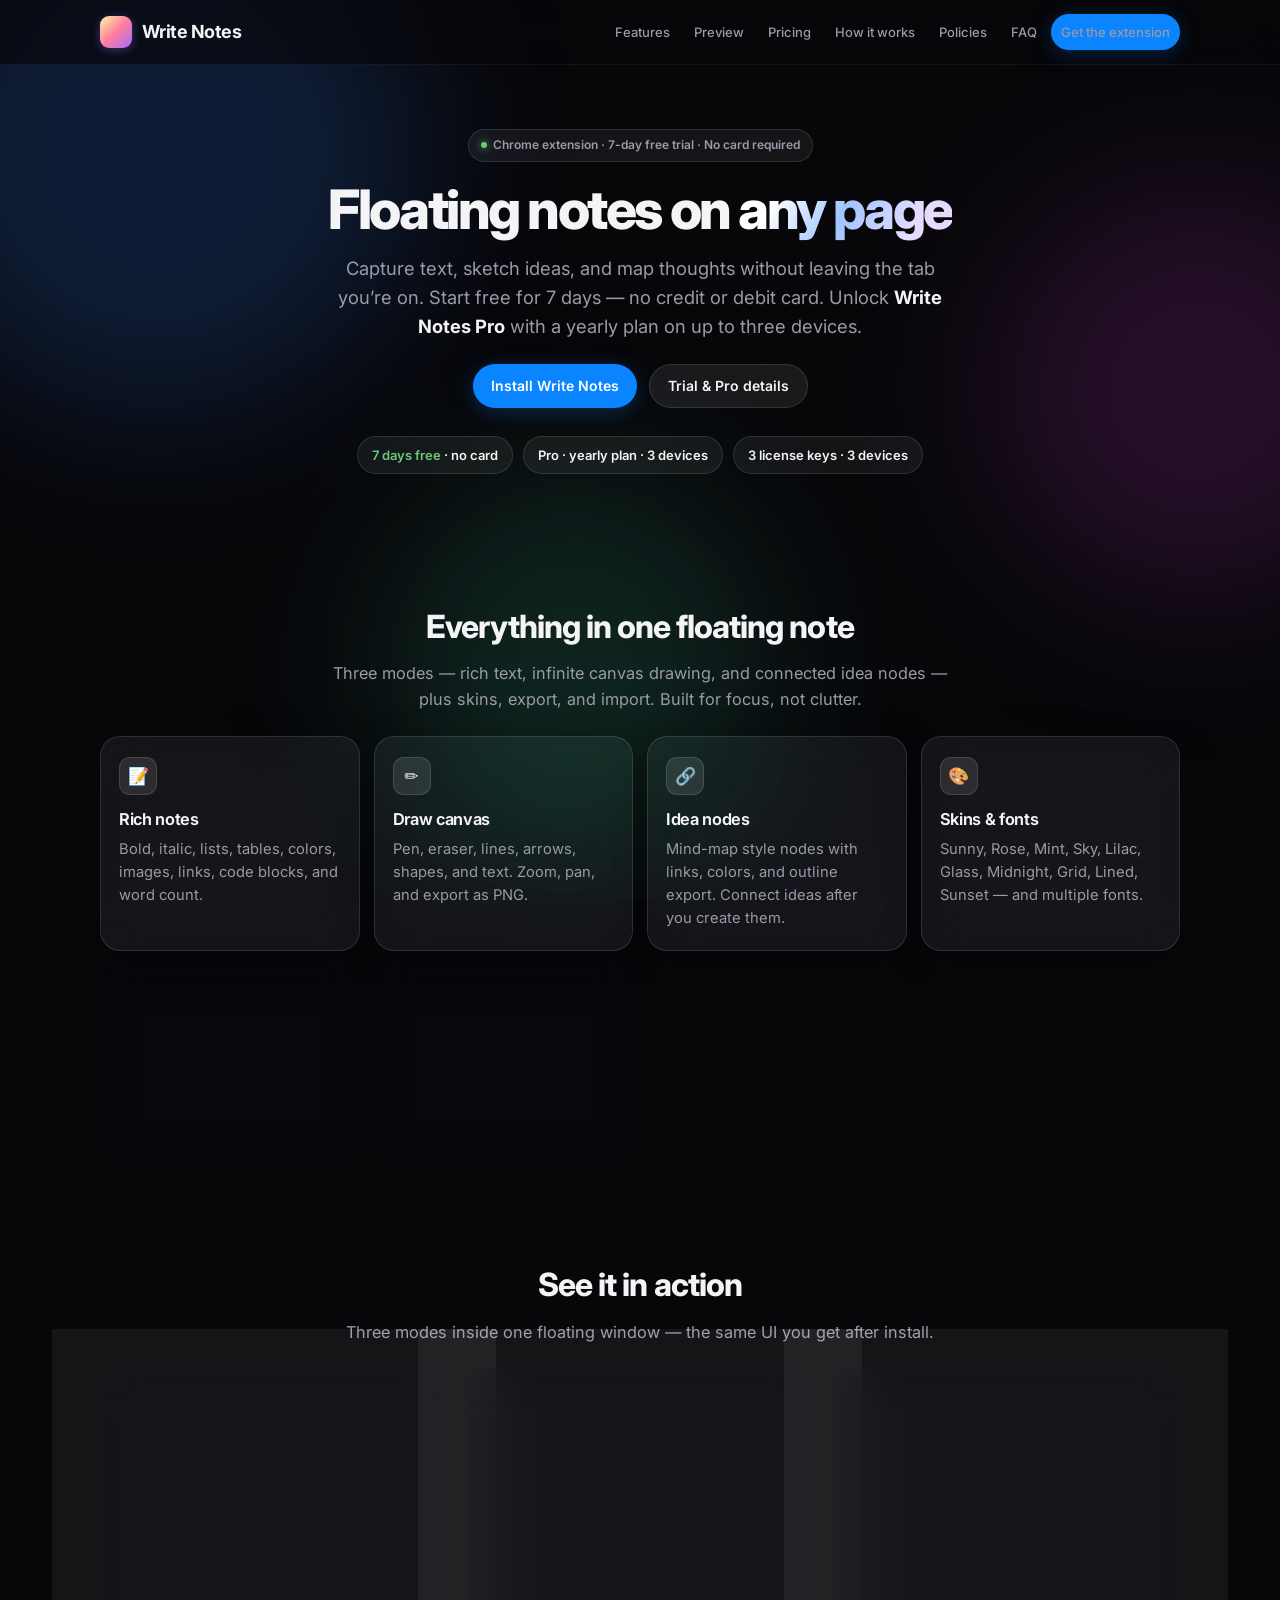
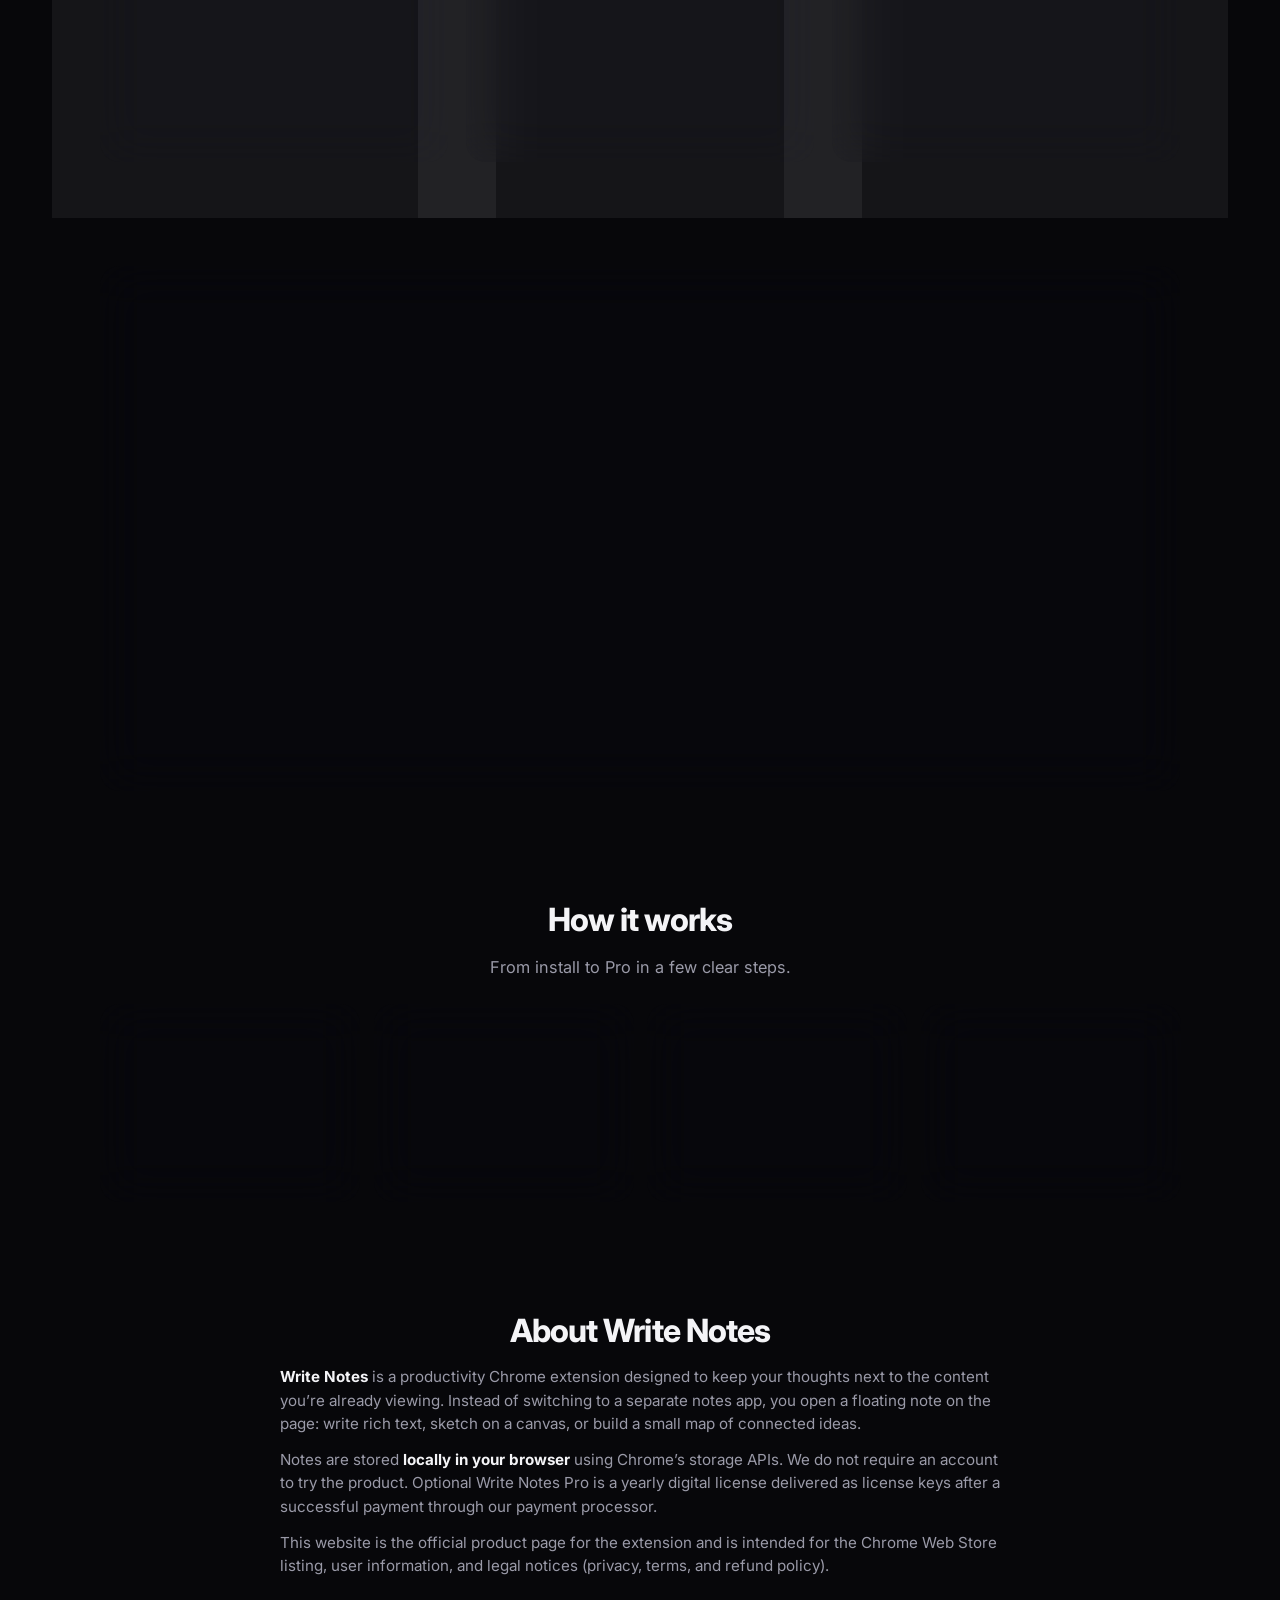
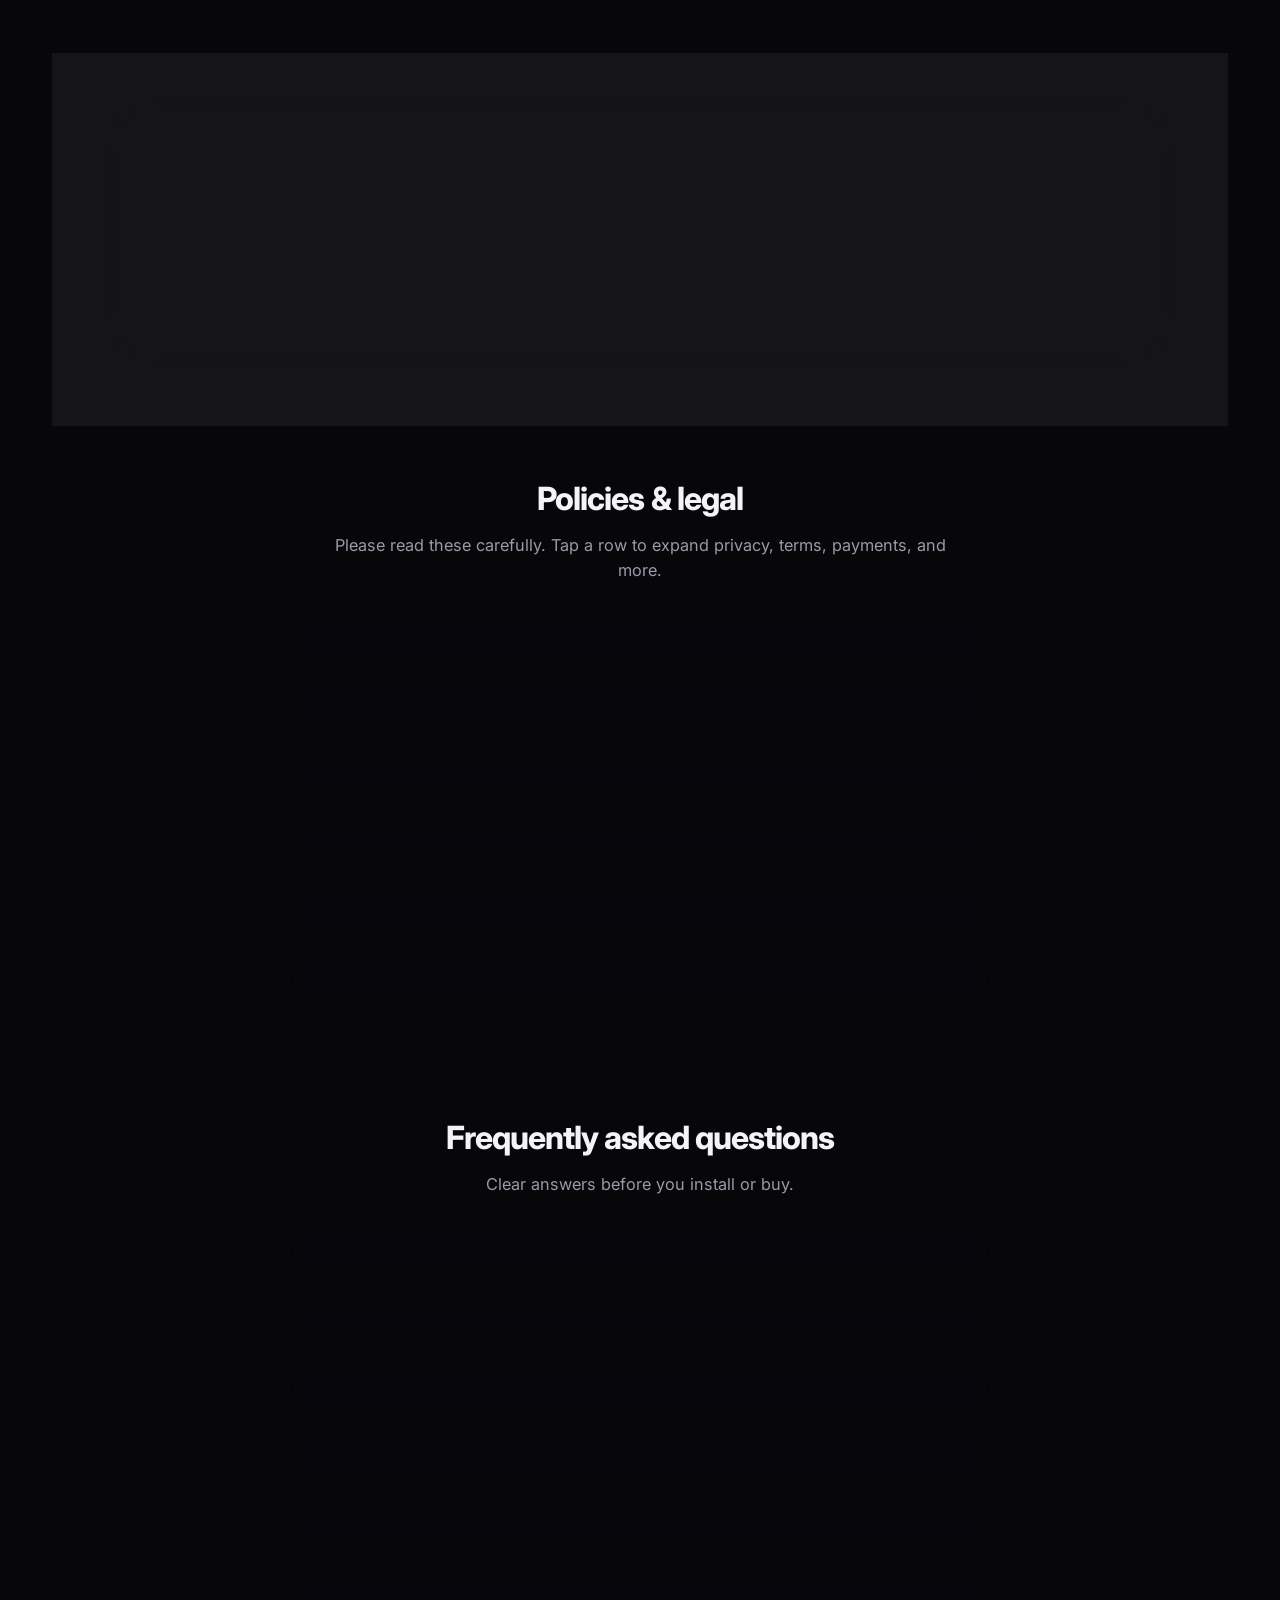
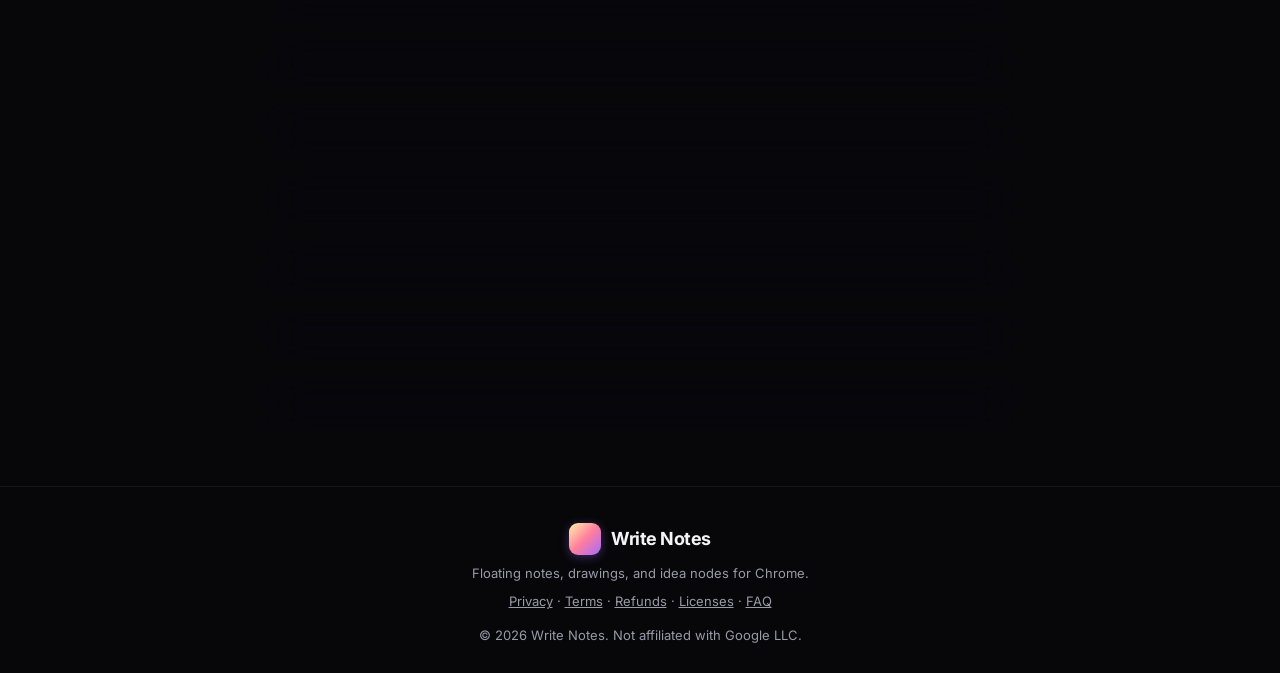
==== commit f4957807: "ok" ====
--- a/index.html
+++ b/index.html
@@ -334,7 +334,7 @@
           Upgrade to Pro from the extension popup when you’re ready.
         </p>
         <div class="hero-cta" style="margin-bottom:0">
-          <a class="btn btn-primary" href="https://chrome.google.com/webstore" rel="noopener noreferrer">
+          <a class="btn btn-primary" href="https://chromewebstore.google.com/detail/Write%20Notes/foddnnbeoajhdmggphaflbedohhdbdhg" rel="noopener noreferrer">
             View on Chrome Web Store
           </a>
           <a class="btn btn-ghost" href="#pricing">See trial &amp; Pro</a>
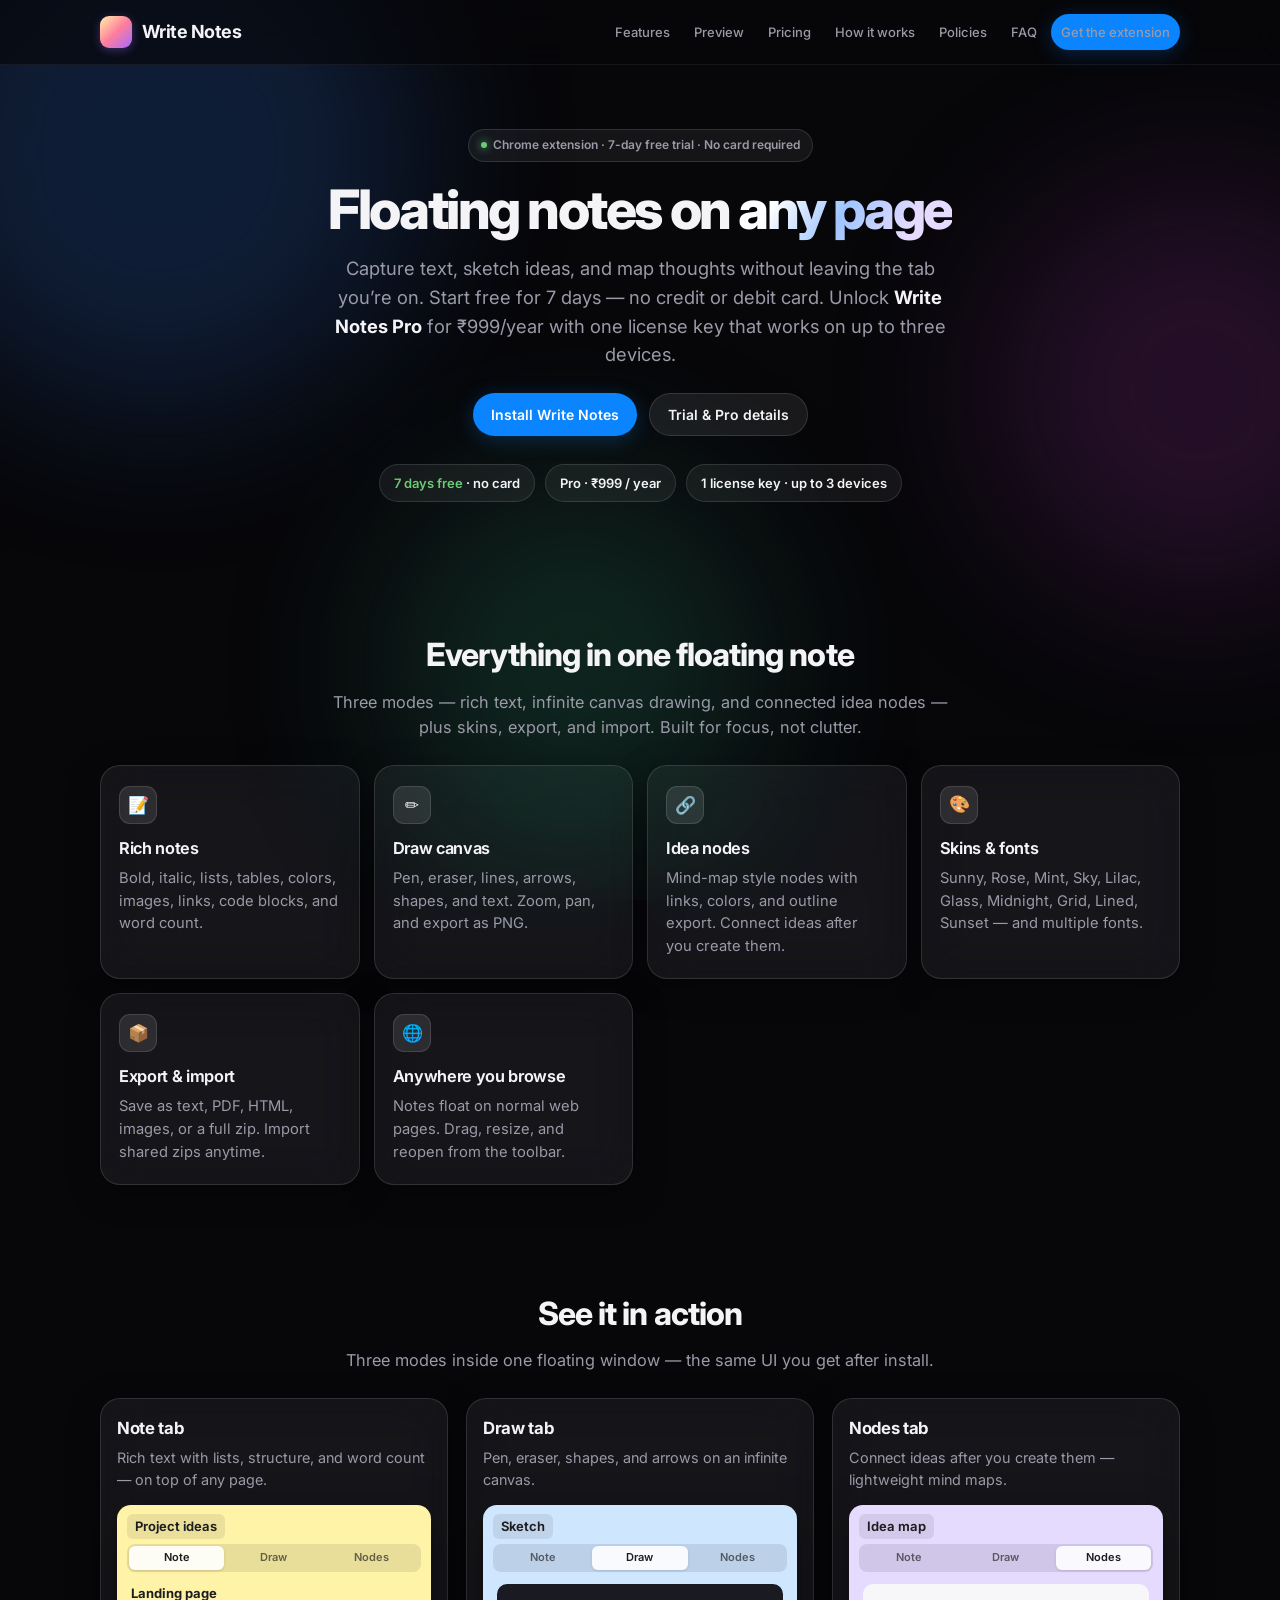
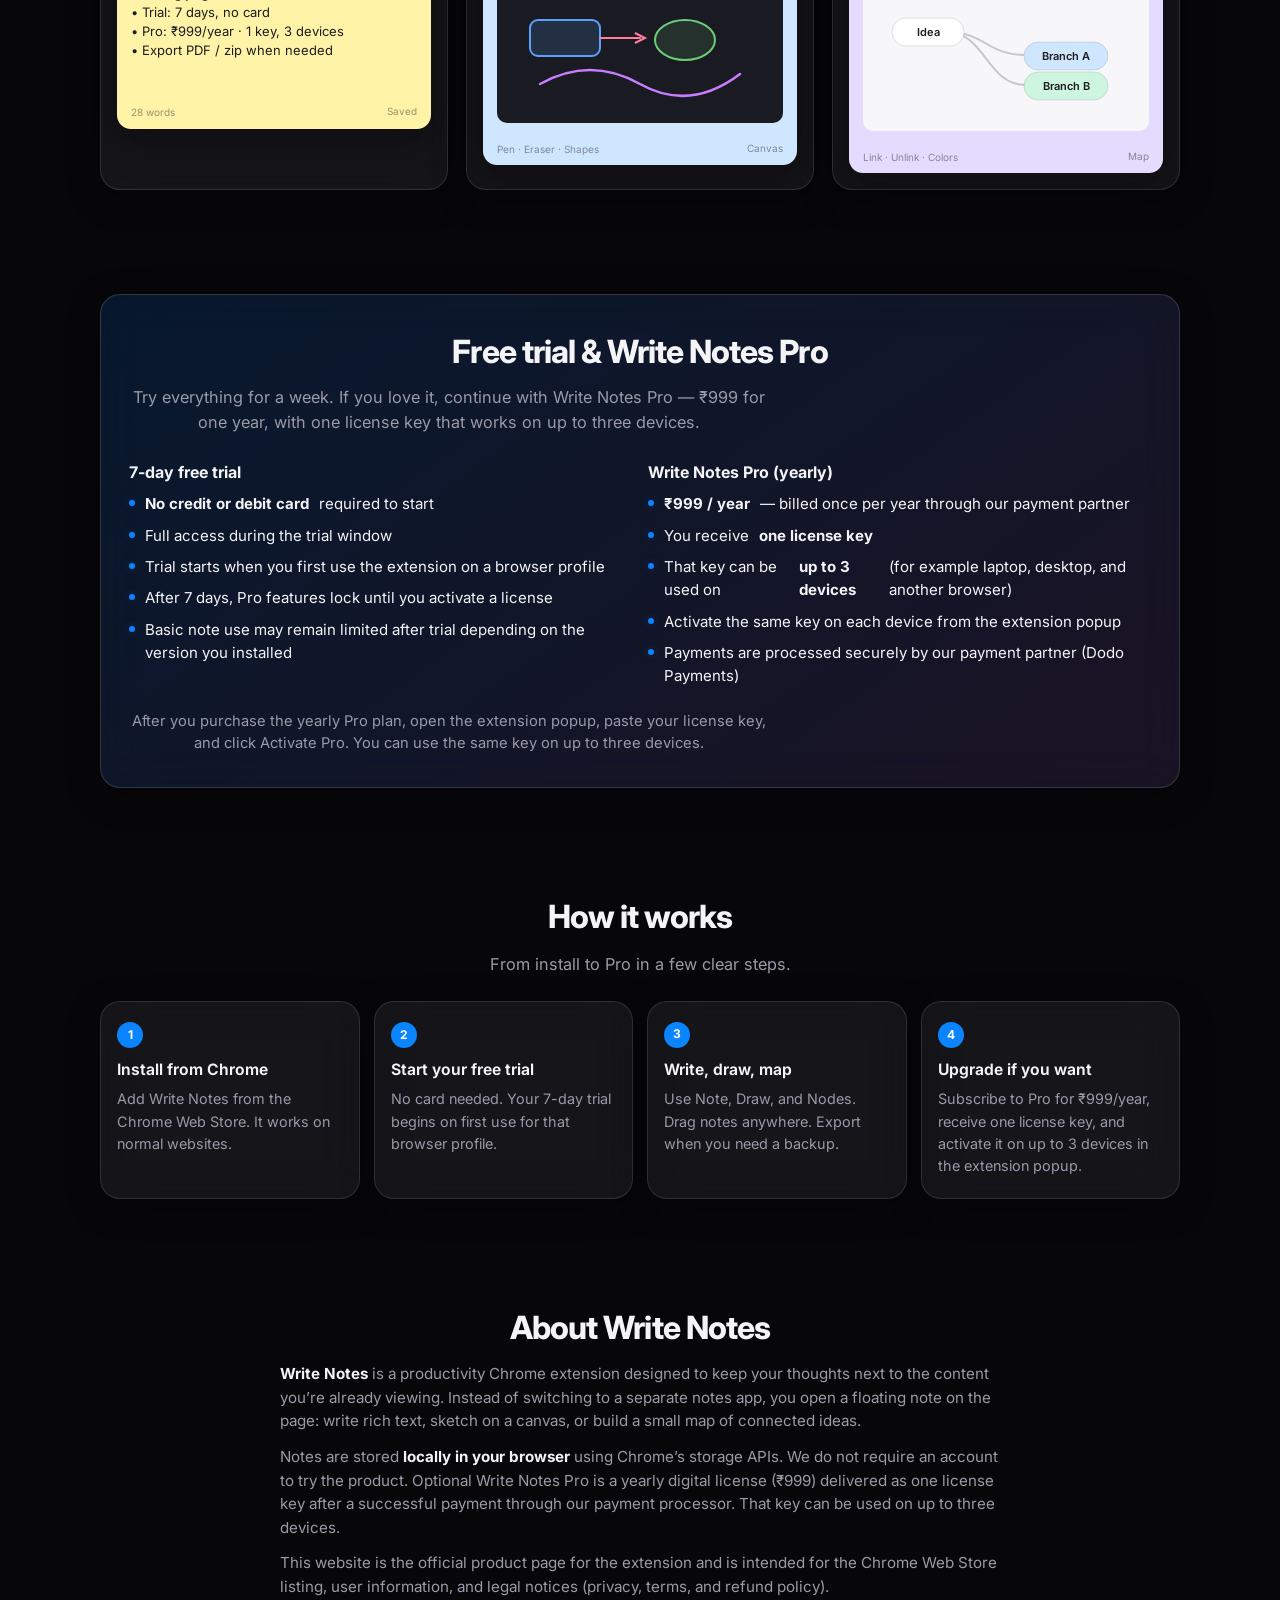
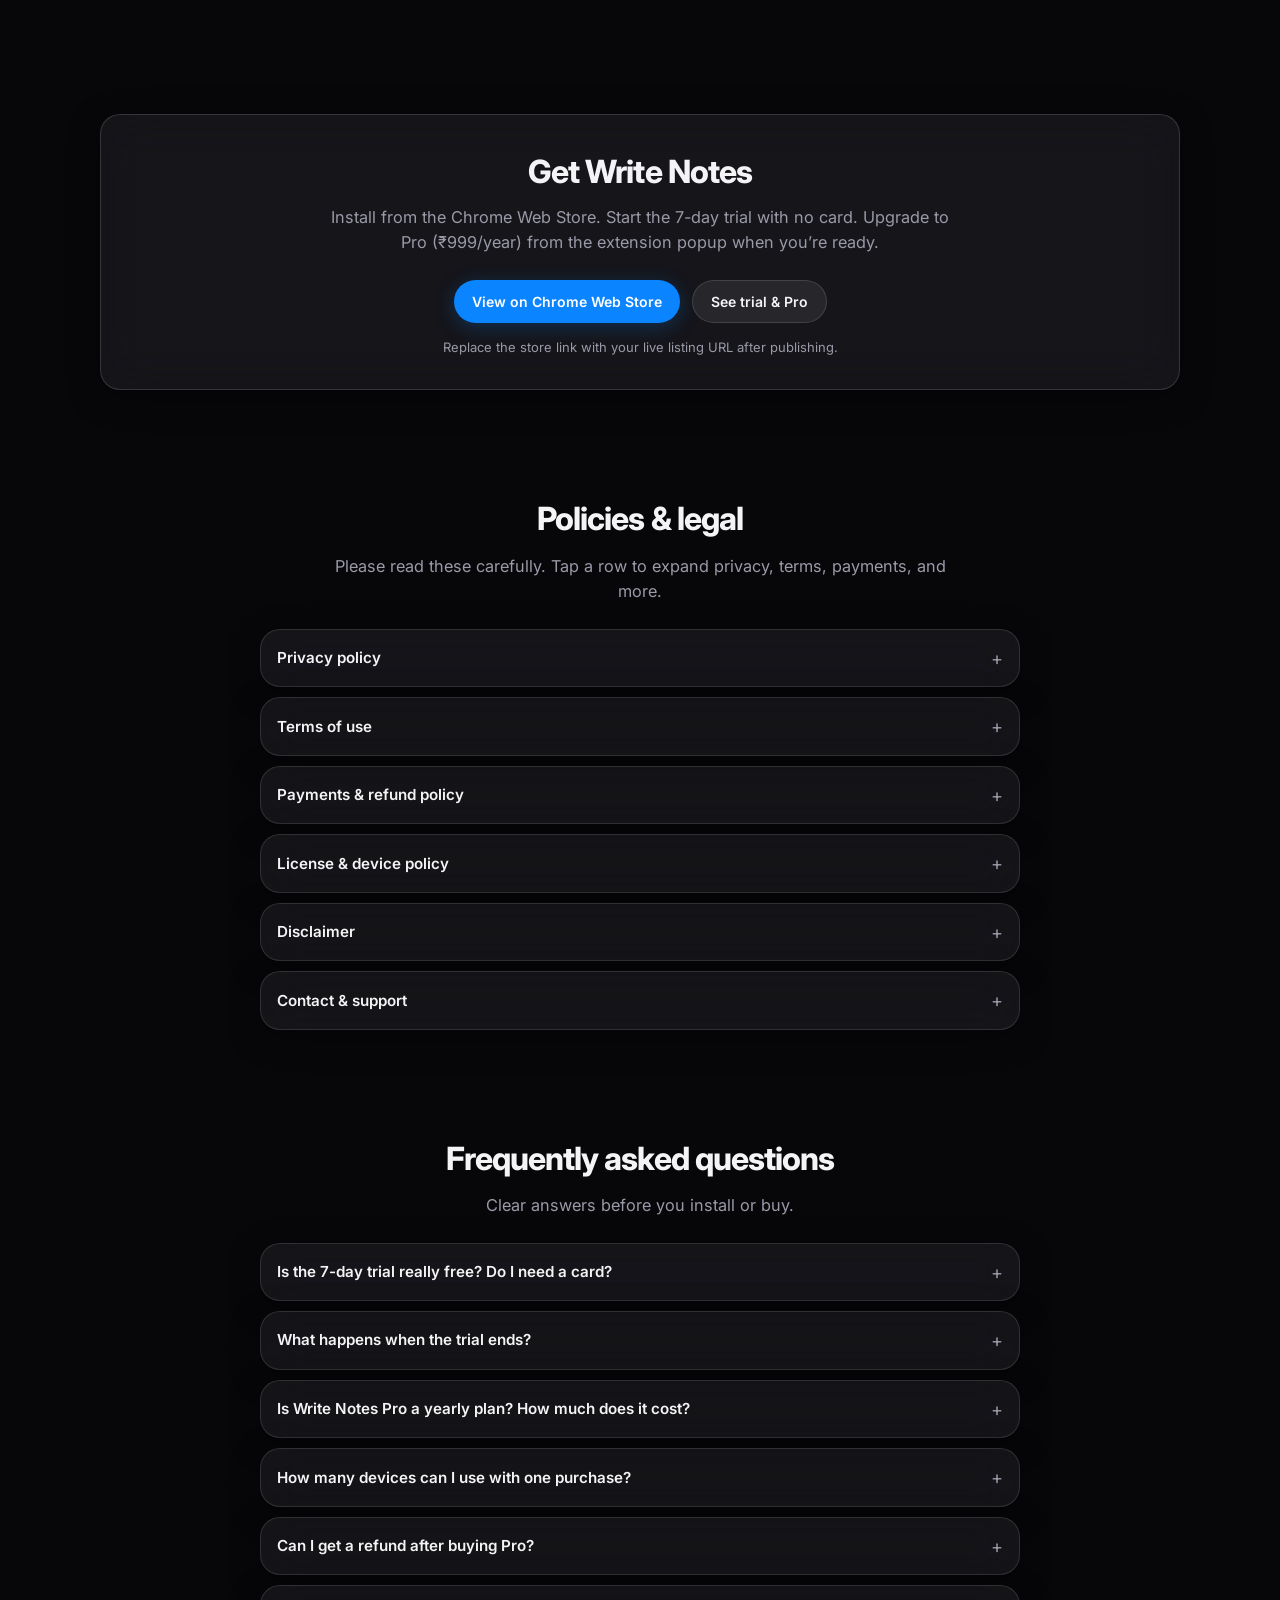
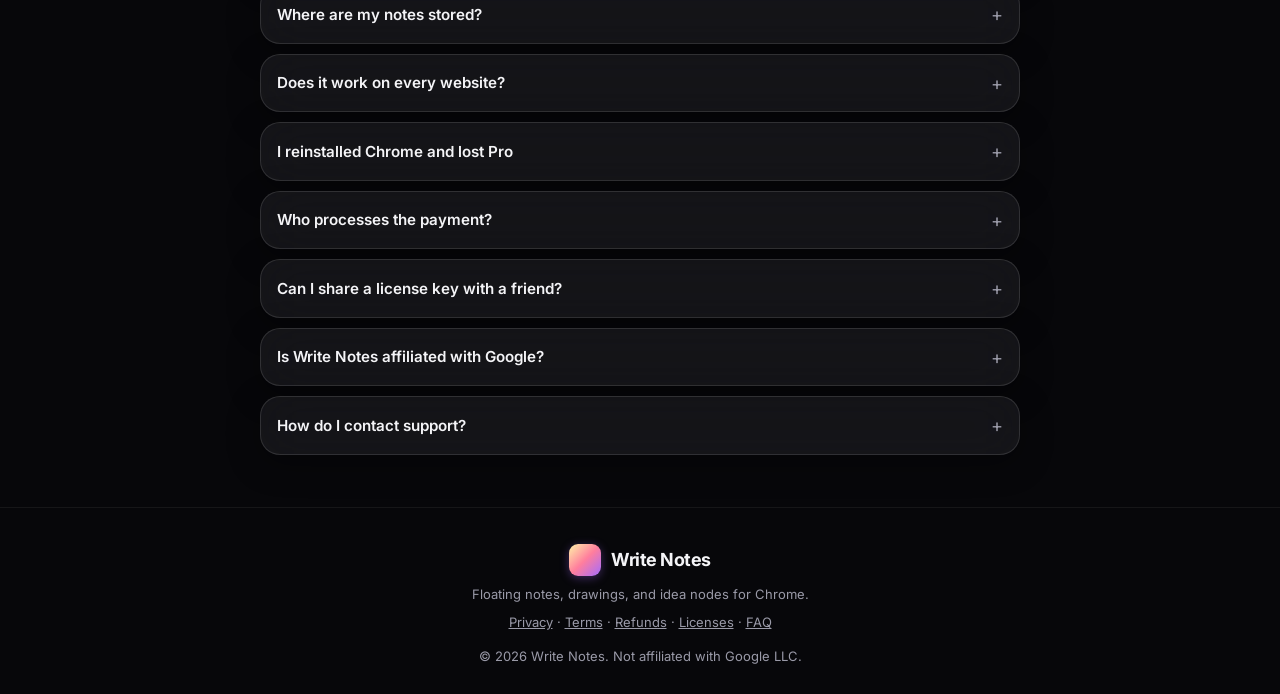
==== commit 093499f5: "ok" ====
--- a/index.html
+++ b/index.html
@@ -4,8 +4,8 @@
   <meta charset="utf-8">
   <meta name="viewport" content="width=device-width, initial-scale=1">
   <title>Write Notes — Floating Sticky Notes, Drawing &amp; Idea Maps for Chrome</title>
-  <meta name="description" content="Write Notes is a Chrome extension for floating sticky notes on any webpage. 7-day free trial, no card required. Unlock Write Notes Pro for life on up to 3 devices with one purchase.">
-  <meta name="keywords" content="chrome extension, sticky notes, floating notes, write notes pro, note taking extension, mind map chrome, 7 day free trial, yearly license">
+  <meta name="description" content="Write Notes is a Chrome extension for floating sticky notes on any webpage. 7-day free trial, no card required. Unlock Write Notes Pro for ₹999/year — one license key works on up to 3 devices.">
+  <meta name="keywords" content="chrome extension, sticky notes, floating notes, write notes pro, note taking extension, mind map chrome, 7 day free trial, yearly license, ₹999">
   <meta name="author" content="Write Notes">
   <meta name="robots" content="index, follow, max-image-preview:large, max-snippet:-1">
   <meta name="theme-color" content="#0a0a0c">
@@ -17,11 +17,11 @@
   <meta property="og:locale" content="en_US">
   <meta property="og:url" content="https://instauseraditya.github.io/Write-Notes/">
   <meta property="og:title" content="Write Notes — Floating Sticky Notes for Chrome">
-  <meta property="og:description" content="Floating notes on any page. 7-day free trial (no card). Yearly Pro plan for up to 3 devices.">
+  <meta property="og:description" content="Floating notes on any page. 7-day free trial (no card). Write Notes Pro — ₹999/year, one key for up to 3 devices.">
   <meta property="og:image" content="https://instauseraditya.github.io/Write-Notes/og-image.png">
   <meta name="twitter:card" content="summary_large_image">
   <meta name="twitter:title" content="Write Notes — Floating Sticky Notes for Chrome">
-  <meta name="twitter:description" content="Write, draw, and map ideas on any webpage. Free 7-day trial. Pro unlocks up to 3 devices.">
+  <meta name="twitter:description" content="Write, draw, and map ideas on any webpage. Free 7-day trial. Pro for ₹999/year — one key, up to 3 devices.">
   <link rel="preconnect" href="https://fonts.googleapis.com">
   <link rel="preconnect" href="https://fonts.gstatic.com" crossorigin>
   <link href="https://fonts.googleapis.com/css2?family=Inter:wght@400;500;600;700;800&display=swap" rel="stylesheet">
@@ -34,11 +34,11 @@
     "operatingSystem": "Chrome, Chromium, Edge, Brave",
     "offers": {
       "@type": "Offer",
-      "price": "0",
-      "priceCurrency": "USD",
-      "description": "7-day free trial; optional yearly Write Notes Pro license"
+      "price": "999",
+      "priceCurrency": "INR",
+      "description": "7-day free trial; optional yearly Write Notes Pro license (₹999/year) — one key for up to 3 devices"
     },
-    "description": "Floating sticky notes on any webpage with rich text, drawing, and idea nodes. 7-day free trial without a card. Yearly Pro plan includes three license keys for three devices.",
+    "description": "Floating sticky notes on any webpage with rich text, drawing, and idea nodes. 7-day free trial without a card. Yearly Pro plan (₹999) includes one license key that can be used on up to three devices.",
     "url": "https://instauseraditya.github.io/Write-Notes/",
     "author": { "@type": "Organization", "name": "Write Notes" },
     "featureList": [
@@ -47,7 +47,7 @@
       "Drawing canvas with pen and eraser",
       "Connected idea nodes",
       "7-day free trial with no credit card",
-      "Yearly Pro license with 3 device keys"
+      "Yearly Pro license — one key for up to 3 devices"
     ]
   }
   </script>
@@ -69,7 +69,7 @@
         "name": "How many devices can I use with one Pro purchase?",
         "acceptedAnswer": {
           "@type": "Answer",
-          "text": "One Write Notes Pro purchase provides three license keys. Each key can be activated on one device at a time, so you can use Pro on up to three devices."
+          "text": "One Write Notes Pro purchase provides one license key. That key can be activated on up to three devices."
         }
       },
       {
@@ -109,7 +109,7 @@
       <h1>Floating notes on <span>any page</span></h1>
       <p class="lead">
         Capture text, sketch ideas, and map thoughts without leaving the tab you’re on.
-        Start free for 7 days — no credit or debit card. Unlock <strong style="color:var(--text)">Write Notes Pro</strong> with a yearly plan on up to three devices.
+        Start free for 7 days — no credit or debit card. Unlock <strong style="color:var(--text)">Write Notes Pro</strong> for ₹999/year with one license key that works on up to three devices.
       </p>
       <div class="hero-cta">
         <a class="btn btn-primary" href="#install">Install Write Notes</a>
@@ -117,8 +117,8 @@
       </div>
       <div class="price-pills">
         <span class="pill"><em>7 days free</em> · no card</span>
-        <span class="pill">Pro · yearly plan · 3 devices</span>
-        <span class="pill">3 license keys · 3 devices</span>
+        <span class="pill">Pro · ₹999 / year</span>
+        <span class="pill">1 license key · up to 3 devices</span>
       </div>
     </header>
 
@@ -183,7 +183,7 @@
             <div class="mbody">
               <p><strong>Landing page</strong></p>
               <p>• Trial: 7 days, no card</p>
-              <p>• Pro: yearly · 3 device keys</p>
+              <p>• Pro: ₹999/year · 1 key, 3 devices</p>
               <p>• Export PDF / zip when needed</p>
             </div>
             <div class="mfoot"><span>28 words</span><span>Saved</span></div>
@@ -247,7 +247,7 @@
       <div class="glass pro-box">
         <h2>Free trial &amp; Write Notes Pro</h2>
         <p class="section-lead">
-          Try everything for a week. If you love it, continue with Write Notes Pro — a yearly plan for up to three devices.
+          Try everything for a week. If you love it, continue with Write Notes Pro — ₹999 for one year, with one license key that works on up to three devices.
         </p>
         <div class="pro-grid">
           <div>
@@ -263,18 +263,17 @@
           <div>
             <h3>Write Notes Pro (yearly)</h3>
             <ul>
-              <li><strong>Yearly plan</strong> — billed once per year through our payment partner</li>
-              <li>You receive <strong>three license keys</strong></li>
-              <li>Each key activates <strong>one device</strong> (browser profile) at a time</li>
-              <li>Use Pro on <strong>up to 3 devices</strong> (for example laptop, desktop, and another browser)</li>
-              <li>Move a key: deactivate on one device, then activate on another</li>
+              <li><strong>₹999 / year</strong> — billed once per year through our payment partner</li>
+              <li>You receive <strong>one license key</strong></li>
+              <li>That key can be used on <strong>up to 3 devices</strong> (for example laptop, desktop, and another browser)</li>
+              <li>Activate the same key on each device from the extension popup</li>
               <li>Payments are processed securely by our payment partner (Dodo Payments)</li>
             </ul>
           </div>
         </div>
         <p class="section-lead" style="margin-top:22px;margin-bottom:0;font-size:.92rem">
-          After you start the yearly Pro plan, open the extension popup, paste one license key, and click Activate Pro.
-          Keep your other two keys for additional devices or as backups.
+          After you purchase the yearly Pro plan, open the extension popup, paste your license key, and click Activate Pro.
+          You can use the same key on up to three devices.
         </p>
       </div>
     </section>
@@ -298,7 +297,7 @@
         </div>
         <div class="step glass">
           <h3>Upgrade if you want</h3>
-          <p>Subscribe to the yearly Pro plan, receive 3 keys, activate one key per device in the extension popup.</p>
+          <p>Subscribe to Pro for ₹999/year, receive one license key, and activate it on up to 3 devices in the extension popup.</p>
         </div>
       </div>
     </section>
@@ -316,7 +315,8 @@
         <p>
           Notes are stored <strong>locally in your browser</strong> using Chrome’s storage APIs.
           We do not require an account to try the product. Optional Write Notes Pro is a yearly digital license
-          delivered as license keys after a successful payment through our payment processor.
+          (₹999) delivered as one license key after a successful payment through our payment processor.
+          That key can be used on up to three devices.
         </p>
         <p>
           This website is the official product page for the extension and is intended for the
@@ -331,7 +331,7 @@
         <h2>Get Write Notes</h2>
         <p class="section-lead">
           Install from the Chrome Web Store. Start the 7-day trial with no card.
-          Upgrade to Pro from the extension popup when you’re ready.
+          Upgrade to Pro (₹999/year) from the extension popup when you’re ready.
         </p>
         <div class="hero-cta" style="margin-bottom:0">
           <a class="btn btn-primary" href="https://chromewebstore.google.com/detail/Write%20Notes/foddnnbeoajhdmggphaflbedohhdbdhg" rel="noopener noreferrer">
@@ -383,7 +383,7 @@
               <li>The extension is provided for lawful personal and professional note-taking.</li>
               <li>You are responsible for the content you create and for backing up important notes (export is provided).</li>
               <li>You may not reverse engineer, abuse trial systems, resell license keys without permission, or use the product to break applicable laws.</li>
-              <li>Write Notes Pro licenses are for your use up to the device limit (three keys / three devices per yearly plan) unless we agree otherwise in writing.</li>
+              <li>Write Notes Pro licenses are for your use up to the device limit (one key usable on up to three devices per yearly plan) unless we agree otherwise in writing.</li>
               <li>We may update the extension, trial rules, or these policies. Continued use after notice means you accept reasonable updates.</li>
               <li>THE SOFTWARE IS PROVIDED “AS IS” WITHOUT WARRANTIES OF ANY KIND TO THE MAXIMUM EXTENT PERMITTED BY LAW. WE ARE NOT LIABLE FOR INDIRECT OR CONSEQUENTIAL DAMAGES, DATA LOSS, OR BUSINESS INTERRUPTION, EXCEPT WHERE LIABILITY CANNOT BE LIMITED BY LAW.</li>
             </ul>
@@ -394,14 +394,14 @@
           <summary>Payments &amp; refund policy</summary>
           <div class="ans">
             <p>
-              <strong>Write Notes Pro is a yearly digital plan</strong> delivered as license keys for up to three devices.
+              <strong>Write Notes Pro is a yearly digital plan</strong> (₹999/year) delivered as one license key that can be used on up to three devices.
             </p>
             <ul style="margin:10px 0 0 1.1em">
               <li><strong>No card for the trial.</strong> The 7-day trial does not require entering payment details.</li>
-              <li><strong>Yearly plan → three license keys.</strong> Each key may be active on one device at a time (up to three devices total per plan).</li>
+              <li><strong>Yearly plan → one license key.</strong> That key may be active on up to three devices.</li>
               <li><strong>Payments</strong> are processed by our payment provider. Currency, taxes, invoices, and renewal behavior follow their checkout and your selection at purchase.</li>
-              <li><strong>Refunds:</strong> Because Pro is a digital yearly license delivered immediately (keys can be used right away), <strong>payments are non-refundable</strong> once they succeed, except where a refund is required by applicable consumer law or by the payment provider’s mandatory rules.</li>
-              <li>If a charge fails, is duplicated by error, or you never received keys due to a confirmed technical fault on our side, contact support and we will help resolve delivery or payment errors.</li>
+              <li><strong>Refunds:</strong> Because Pro is a digital yearly license delivered immediately (the key can be used right away), <strong>payments are non-refundable</strong> once they succeed, except where a refund is required by applicable consumer law or by the payment provider’s mandatory rules.</li>
+              <li>If a charge fails, is duplicated by error, or you never received your key due to a confirmed technical fault on our side, contact support and we will help resolve delivery or payment errors.</li>
               <li>Chargebacks filed without contacting support first may result in license revocation.</li>
             </ul>
           </div>
@@ -411,9 +411,9 @@
           <summary>License &amp; device policy</summary>
           <div class="ans">
             <ul style="margin:0 0 0 1.1em">
-              <li>Each license key is valid for <strong>one device (browser profile)</strong> at a time.</li>
-              <li>One Pro yearly plan includes <strong>three keys</strong> for up to three devices.</li>
-              <li>You may deactivate a device in the extension popup to free a key for another device.</li>
+              <li>One Pro yearly plan includes <strong>one license key</strong>.</li>
+              <li>That key can be activated on <strong>up to three devices</strong> (browser profiles).</li>
+              <li>Activate the same key on each device from the extension popup.</li>
               <li>Sharing keys publicly or selling keys may result in revocation.</li>
               <li>We may rate-limit activation and validation to prevent abuse.</li>
               <li>Trial abuse (automated resets, bulk fake devices) may result in trial or license denial.</li>
@@ -469,30 +469,30 @@
           <summary>What happens when the trial ends?</summary>
           <div class="ans">
             Pro features such as Draw, Nodes, and Export may lock until you activate a Pro license key.
-            You can purchase Pro from the extension popup and paste a key to unlock again.
-          </div>
-        </details>
-
-        <details class="glass">
-          <summary>Is Write Notes Pro a yearly plan?</summary>
-          <div class="ans">
-            Pro is sold as a <strong>yearly plan</strong>. You pay for one year of Pro access and receive three license keys for up to three devices. Renewal and billing details appear at checkout with our payment partner.
+            You can purchase Pro from the extension popup and paste your key to unlock again.
+          </div>
+        </details>
+
+        <details class="glass">
+          <summary>Is Write Notes Pro a yearly plan? How much does it cost?</summary>
+          <div class="ans">
+            Pro is sold as a <strong>yearly plan for ₹999</strong>. You pay once per year and receive <strong>one license key</strong> that can be used on up to three devices. Renewal and billing details appear at checkout with our payment partner.
           </div>
         </details>
 
         <details class="glass">
           <summary>How many devices can I use with one purchase?</summary>
           <div class="ans">
-            One Pro purchase includes <strong>three license keys</strong>. Each key works on <strong>one device at a time</strong>,
-            so you can run Pro on up to three devices. Deactivate a device in the popup if you need to move a key.
+            One Pro purchase includes <strong>one license key</strong>. That key can be activated on <strong>up to three devices</strong>.
+            Use the same key on each device from the extension popup.
           </div>
         </details>
 
         <details class="glass">
           <summary>Can I get a refund after buying Pro?</summary>
           <div class="ans">
-            Pro is a digital yearly plan delivered as keys. Payments are <strong>non-refundable</strong> after success,
-            except where required by law or by the payment provider’s mandatory rules. If keys never arrived due to a confirmed error, contact support.
+            Pro is a digital yearly plan delivered as a key. Payments are <strong>non-refundable</strong> after success,
+            except where required by law or by the payment provider’s mandatory rules. If the key never arrived due to a confirmed error, contact support.
           </div>
         </details>
 
@@ -515,8 +515,8 @@
         <details class="glass">
           <summary>I reinstalled Chrome and lost Pro</summary>
           <div class="ans">
-            Pro is tied to license keys, not only local files. Activate one of your three keys again on the new setup.
-            If a key is still bound to an old device, use Deactivate on the old device if you still have access, or contact support with your purchase email.
+            Pro is tied to your license key, not only local files. Activate the same key again on the new setup.
+            The key works on up to three devices, so you can use it on your new browser as long as you stay within that limit.
           </div>
         </details>
 
@@ -524,14 +524,14 @@
           <summary>Who processes the payment?</summary>
           <div class="ans">
             Checkout is handled by our payment partner (Dodo Payments). Card data is entered on their secure pages.
-            We use payment success information to issue license keys.
+            We use payment success information to issue your license key.
           </div>
         </details>
 
         <details class="glass">
           <summary>Can I share a license key with a friend?</summary>
           <div class="ans">
-            Each key is meant for your own devices under the three-key limit. Public sharing or resale can lead to revocation.
+            The key is meant for your own devices under the three-device limit. Public sharing or resale can lead to revocation.
             Buying a separate Pro license is the correct path for another person.
           </div>
         </details>
@@ -574,4 +574,4 @@
   </footer>
   <script src="script.js"></script>
 </body>
-</html>
+</html>
